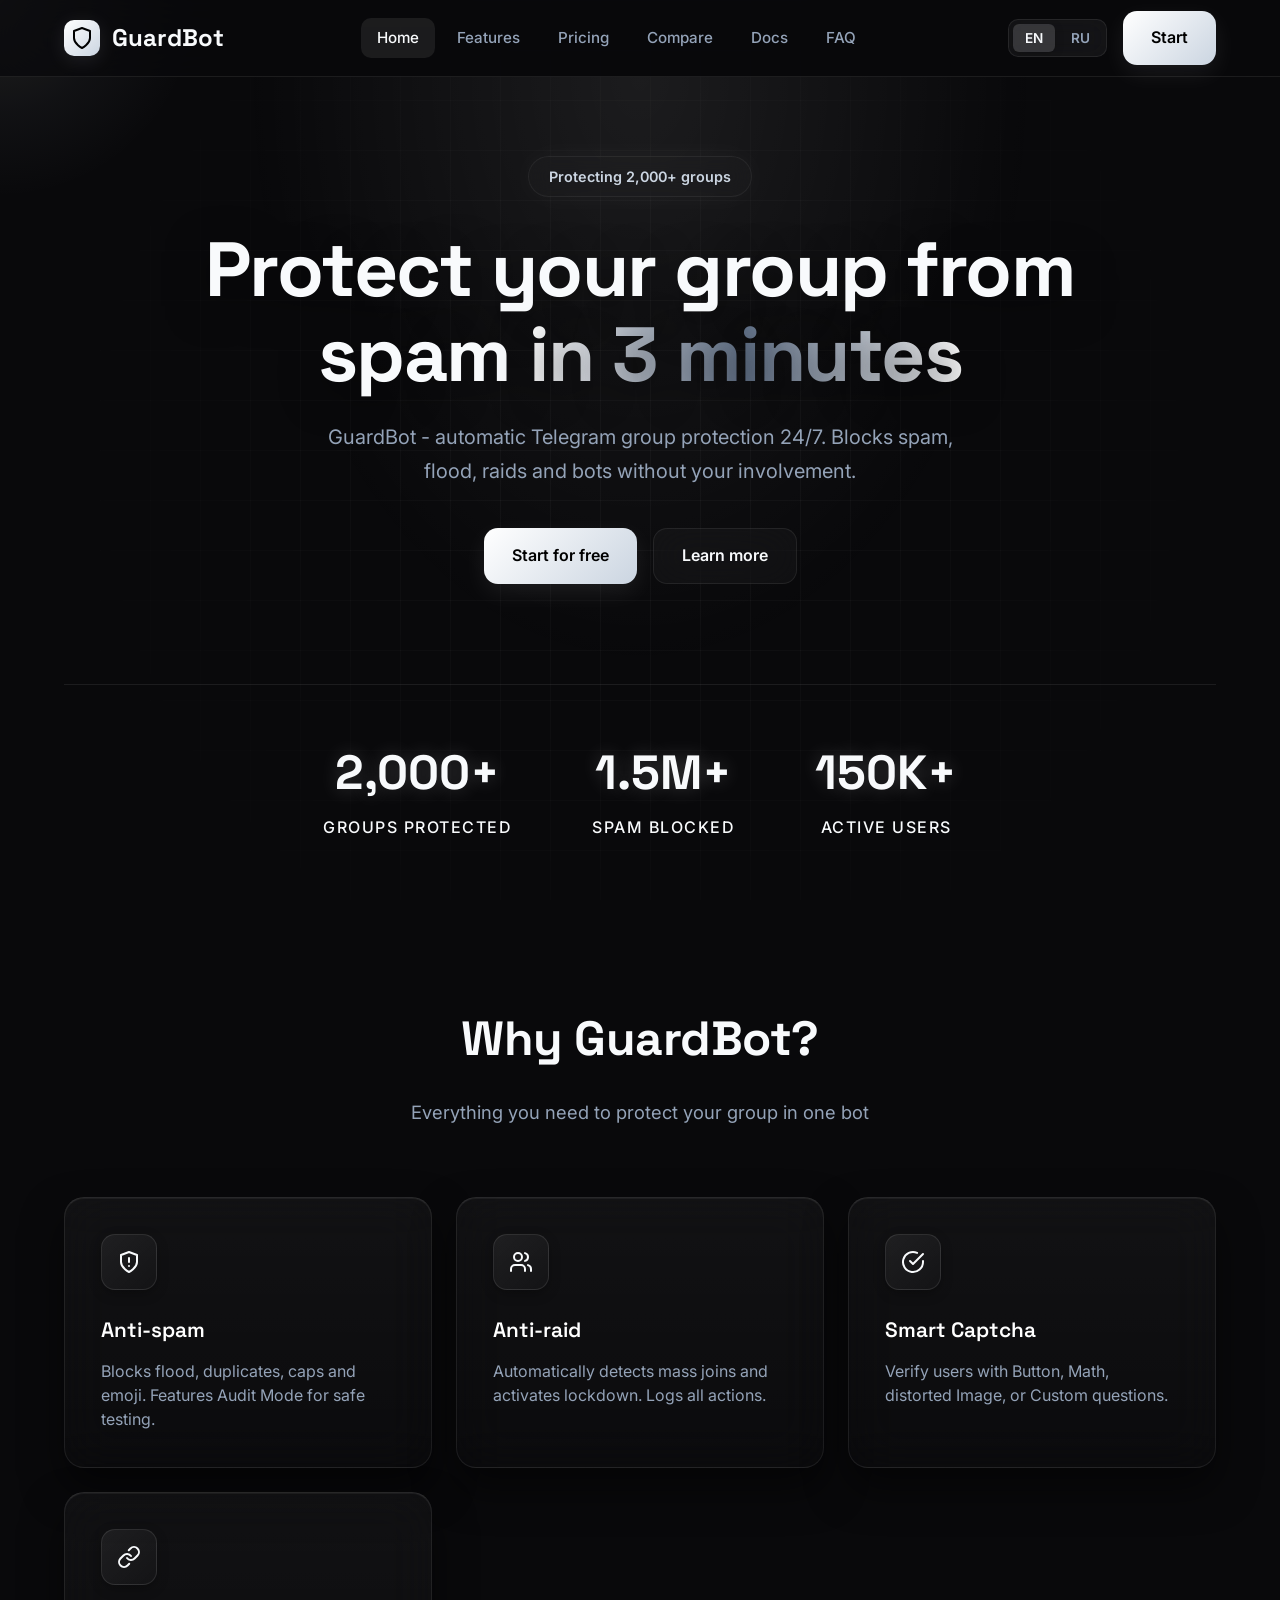
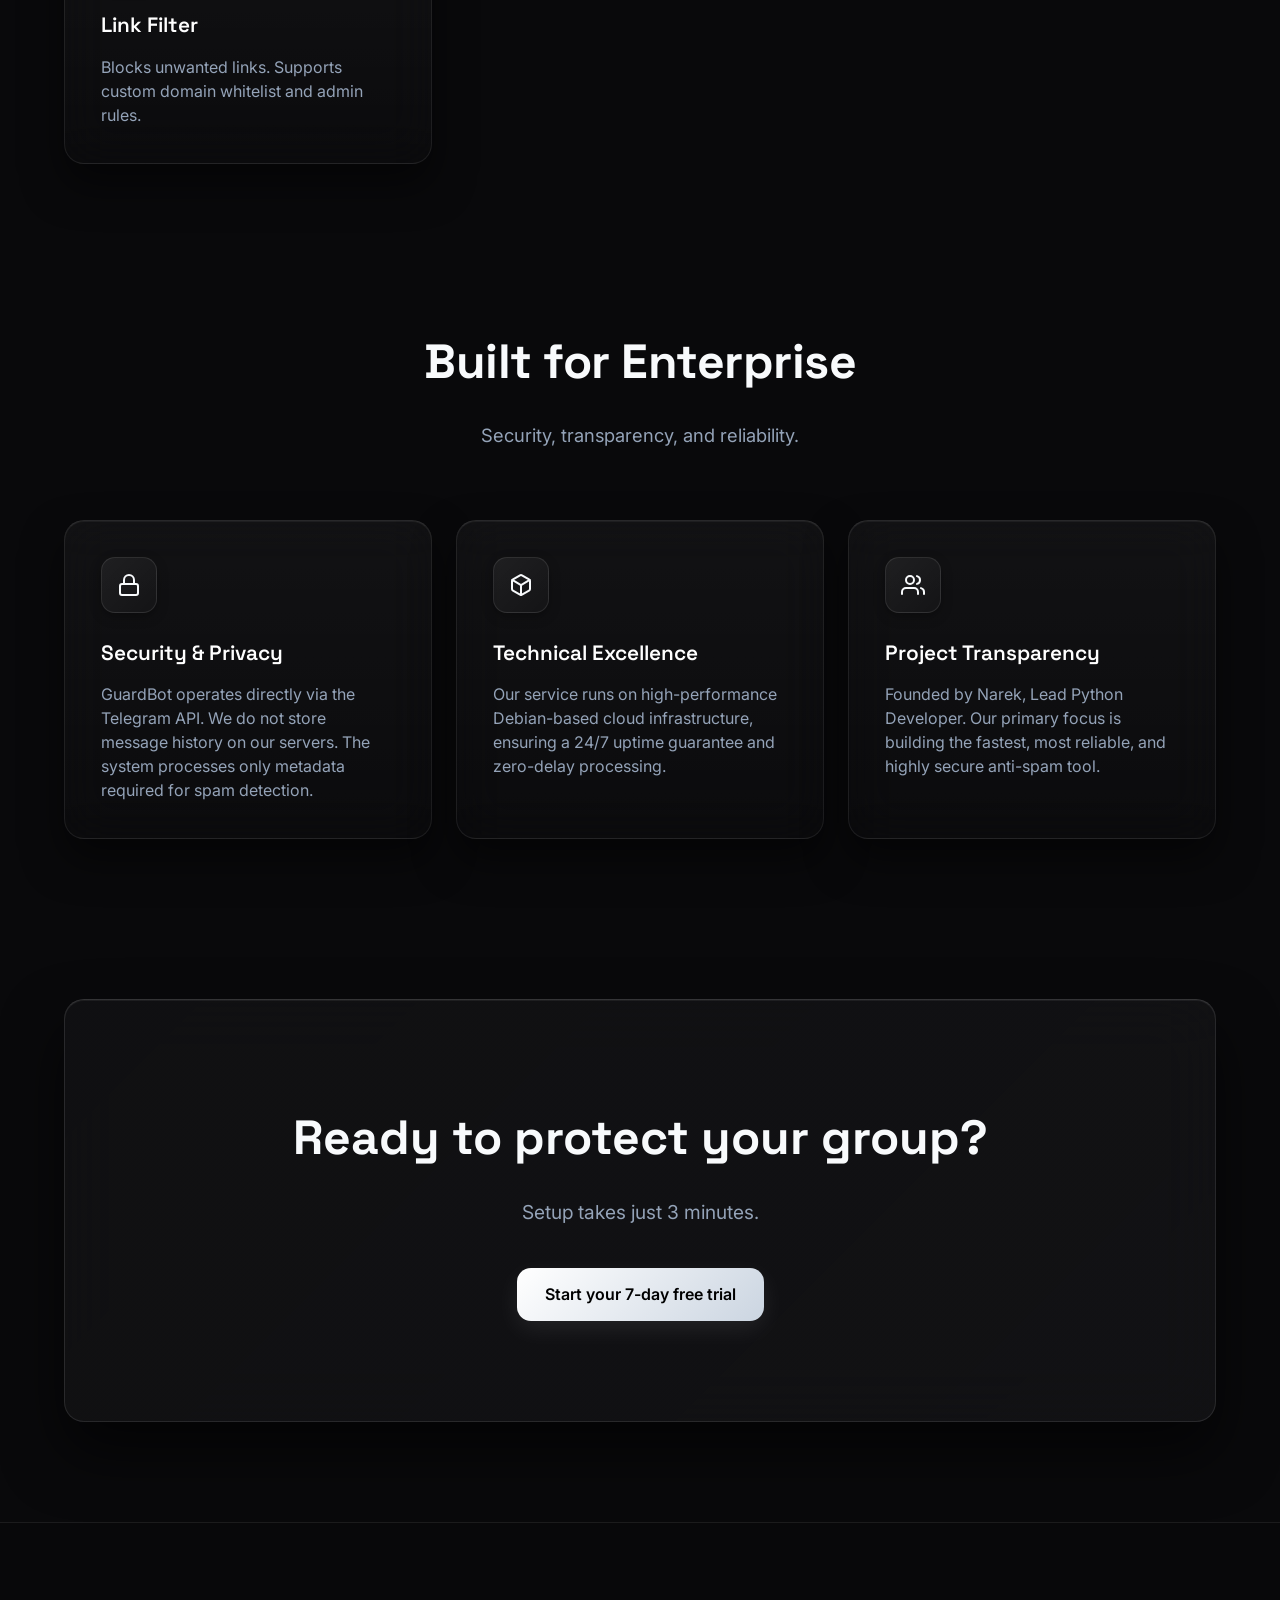
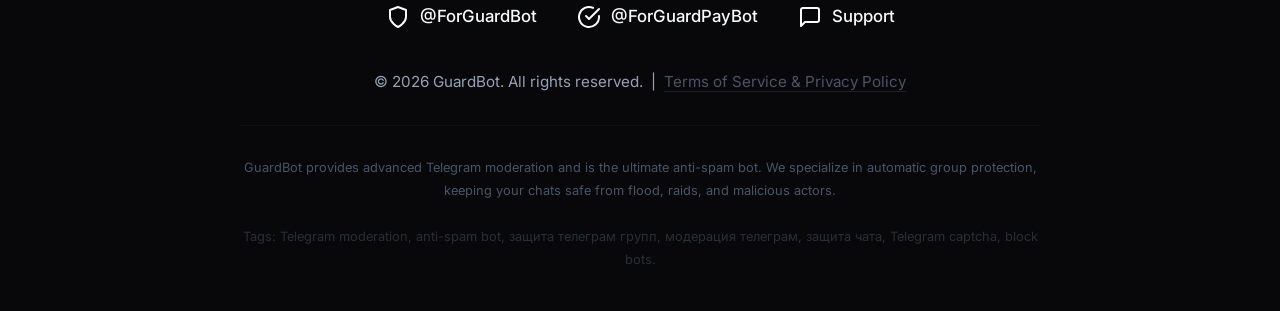
==== docs/index.html @ 8550c8ec "Added Terms of Service & Privacy Policy" ====
<!DOCTYPE html>
<html lang="en" data-theme="dark">
<head>
    <meta charset="UTF-8">
    <meta name="viewport" content="width=device-width, initial-scale=1.0">
    <title>GuardBot | Professional Telegram Group Protection & Anti-Spam</title>
    <meta name="description" content="GuardBot - The ultimate Telegram anti-spam bot. Protect your groups from flood, raids, and spam automatically 24/7. Quick 3-minute setup.">
    <meta name="keywords" content="GuardBot, telegram group protect, anti-spam bot, telegram moderation, block spam telegram, captcha bot, raid protection, bot for telegram group, защита телеграм групп, антиспам бот, модерация чата, бот от спама телеграм, блокировка флуда, защита от рейдов, гвардбот">
    <meta http-equiv="Content-Type" content="text/html; charset=UTF-8">
    <meta name="robots" content="index, follow">
    <link rel="canonical" href="https://guardbot.tech/">
    <meta name="yandex-verification" content="8e36255d26b2627f" />
    
    <meta property="og:type" content="website">
    <meta property="og:url" content="https://guardbot.tech/">
    <meta property="og:title" content="GuardBot | Professional Telegram Group Protection & Anti-Spam">
    <meta property="og:description" content="GuardBot - The ultimate Telegram anti-spam bot. Protect your groups from flood, raids, and spam automatically 24/7. Quick 3-minute setup.">
    <meta property="og:image" content="https://guardbot.tech/images/Icon.png">

    <meta property="twitter:card" content="summary_large_image">
    <meta property="twitter:url" content="https://guardbot.tech/">
    <meta property="twitter:title" content="GuardBot | Professional Telegram Group Protection & Anti-Spam">
    <meta property="twitter:description" content="GuardBot - The ultimate Telegram anti-spam bot. Protect your groups from flood, raids, and spam automatically 24/7. Quick 3-minute setup.">
    <meta property="twitter:image" content="https://guardbot.tech/images/Icon.png">

    <link rel="icon" type="image/png" href="images/Icon.png?v=2">
    <link rel="apple-touch-icon" href="images/Icon.png?v=2">
    <link rel="preconnect" href="https://fonts.googleapis.com">
    <link rel="preconnect" href="https://fonts.gstatic.com" crossorigin>
    <link href="https://fonts.googleapis.com/css2?family=Inter:wght@400;500;600;700&family=Space+Grotesk:wght@500;600;700&display=swap" rel="stylesheet">

    <link rel="stylesheet" href="style.css">
    <script type="application/ld+json">
    [
        {
            "@context": "https://schema.org",
            "@type": "SoftwareApplication",
            "name": "GuardBot",
            "operatingSystem": "Telegram",
            "applicationCategory": "SecurityApplication",
            "offers": {
                "@type": "Offer",
                "price": "3.00",
                "priceCurrency": "USD"
            },
            "description": "Automatic Telegram group protection against spam, flood and raids."
        },
        {
            "@context": "https://schema.org",
            "@type": "FAQPage",
            "mainEntity": [
                {
                    "@type": "Question",
                    "name": "How fast is the setup?",
                    "acceptedAnswer": {
                        "@type": "Answer",
                        "text": "Setup takes 2-3 minutes. Pay for subscription, get a code, add bot to the group and use /activate."
                    }
                },
                {
                    "@type": "Question",
                    "name": "Can I test it for free?",
                    "acceptedAnswer": {
                        "@type": "Answer",
                        "text": "Yes! Add the bot to your group and enjoy 7 days of free access!"
                    }
                },
                {
                    "@type": "Question",
                    "name": "What are the payment methods?",
                    "acceptedAnswer": {
                        "@type": "Answer",
                        "text": "Crypto (USDT TRC20, TON) with 10% discount and Telegram Stars. Instant payment."
                    }
                },
                {
                    "@type": "Question",
                    "name": "Does it support English?",
                    "acceptedAnswer": {
                        "@type": "Answer",
                        "text": "Yes, full English support. Support team answers in English 24/7."
                    }
                }
            ]
        }
    ]
    </script>
    <!-- Yandex.Metrika counter -->
    <script type="text/javascript">
        (function(m,e,t,r,i,k,a){
            m[i]=m[i]||function(){(m[i].a=m[i].a||[]).push(arguments)};
            m[i].l=1*new Date();
            for (var j = 0; j < document.scripts.length; j++) {if (document.scripts[j].src === r) { return; }}
            k=e.createElement(t),a=e.getElementsByTagName(t)[0],k.async=1,k.src=r,a.parentNode.insertBefore(k,a)
        })(window, document,'script','https://mc.yandex.ru/metrika/tag.js?id=109013732', 'ym');

        ym(109013732, 'init', {ssr:true, webvisor:true, clickmap:true, ecommerce:"dataLayer", referrer: document.referrer, url: location.href, accurateTrackBounce:true, trackLinks:true});
    </script>
    <noscript><div><img src="https://mc.yandex.ru/watch/109013732" style="position:absolute; left:-9999px;" alt="" /></div></noscript>
    <!-- /Yandex.Metrika counter -->
</head>

<body>
    <div class="cursor-glow" id="cursorGlow"></div>
    <div class="ambient-glow"></div>
    <div class="ambient-glow-2"></div>

    <header>
        <div class="header-inner">
            <a href="#" class="logo">
                <div class="logo-icon"><svg xmlns="http://www.w3.org/2000/svg" width="24" height="24" viewBox="0 0 24 24" fill="none" stroke="currentColor" stroke-width="2" stroke-linecap="round" stroke-linejoin="round"><path d="M12 22s8-4 8-10V5l-8-3-8 3v7c0 6 8 10 8 10z"></path></svg></div>
                GuardBot
            </a>
            
            <nav id="nav">
                <a href="#home" class="nav-link active" data-page="home" data-en="Home" data-ru="Главная">Home</a>
                <a href="#features" class="nav-link" data-page="features" data-en="Features" data-ru="Функции">Features</a>
                <a href="#pricing" class="nav-link" data-page="pricing" data-en="Pricing" data-ru="Тарифы">Pricing</a>
                <a href="#compare" class="nav-link" data-page="compare" data-en="Compare" data-ru="Сравнение">Compare</a>
                <a href="#docs" class="nav-link" data-page="docs" data-en="Docs" data-ru="Документация">Docs</a>
                <a href="#faq" class="nav-link" data-page="faq" data-en="FAQ" data-ru="FAQ">FAQ</a>
            </nav>

            <div class="header-actions">
                <div class="lang-switch">
                    <button class="lang-btn active" data-lang="en">EN</button>
                    <button class="lang-btn" data-lang="ru">RU</button>
                </div>
                <a href="https://t.me/ForGuardPayBot" target="_blank" rel="noopener noreferrer" class="btn btn-primary" aria-label="Start GuardPayBot" data-en="Start" data-ru="Начать">Start</a>
                <button class="mobile-toggle" id="mobileToggle" aria-label="Toggle mobile menu">
                    <span></span><span></span><span></span>
                </button>
            </div>
        </div>
    </header>

    <main>
        <!-- HOME -->
        <div class="page active" id="page-home">
            <section class="hero reveal">
                <div class="container hero-content">
                    <div class="hero-badge"><span data-en="Protecting 2,000+ groups" data-ru="Защита 2,000+ групп">Protecting 2,000+ groups</span></div>
                    <h1 class="hero-title" data-en="Protect your group from spam <span class='text-gradient'>in 3 minutes</span>" data-ru="Защитите группу от спама <span class='text-gradient'>за 3 минуты</span>">Protect your group from spam <span class="text-gradient">in 3 minutes</span></h1>
                    <p class="hero-desc" data-en="GuardBot - automatic Telegram group protection 24/7. Blocks spam, flood, raids and bots without your involvement." data-ru="GuardBot - автоматическая защита Telegram групп 24/7. Блокирует спам, флуд, рейды и ботов без вашего участия.">GuardBot - automatic Telegram group protection 24/7. Blocks spam, flood, raids and bots without your involvement.</p>
                    <div class="hero-actions">
                        <a href="https://t.me/ForGuardPayBot" target="_blank" rel="noopener noreferrer" class="btn btn-primary" aria-label="Start GuardPayBot" data-en="Start for free" data-ru="Начать бесплатно">Start for free</a>
                        <a href="#features" class="btn btn-secondary" data-page="features" data-en="Learn more" data-ru="Узнать больше">Learn more</a>
                    </div>
                    <div class="hero-stats">
                        <div class="hero-stat">
                            <div class="hero-stat-value" data-en="2,000+" data-ru="2,000+">2,000+</div>
                            <div class="hero-stat-label" data-en="Groups protected" data-ru="Групп защищено">Groups protected</div>
                        </div>
                        <div class="hero-stat">
                            <div class="hero-stat-value" data-en="1.5M+" data-ru="1.5M+">1.5M+</div>
                            <div class="hero-stat-label" data-en="Spam blocked" data-ru="Спама блокировано">Spam blocked</div>
                        </div>
                        <div class="hero-stat">
                            <div class="hero-stat-value" data-en="150K+" data-ru="150K+">150K+</div>
                            <div class="hero-stat-label" data-en="Active users" data-ru="Активных юзеров">Active users</div>
                        </div>
                    </div>
                </div>
            </section>

            <section class="section">
                <div class="container">
                    <div class="section-header reveal">
                        <h2 class="section-title" data-en="Why GuardBot?" data-ru="Почему GuardBot?">Why GuardBot?</h2>
                        <p class="section-subtitle" data-en="Everything you need to protect your group in one bot" data-ru="Всё что нужно для защиты вашей группы в одном боте">Everything you need to protect your group in one bot</p>
                    </div>
                    <div class="features-grid">
                        <div class="feature-card interactive-card reveal" style="transition-delay: 0ms;">
                            <div class="feature-icon"><svg xmlns="http://www.w3.org/2000/svg" width="24" height="24" viewBox="0 0 24 24" fill="none" stroke="currentColor" stroke-width="2" stroke-linecap="round" stroke-linejoin="round"><path d="M12 22s8-4 8-10V5l-8-3-8 3v7c0 6 8 10 8 10z"></path><path d="M12 8v4"></path><path d="M12 16h.01"></path></svg></div>
                            <h3 class="feature-title" data-en="Anti-spam" data-ru="Антиспам">Anti-spam</h3>
                            <p class="feature-desc" data-en="Blocks flood, duplicates, caps and emoji. Features Audit Mode for safe testing." data-ru="Блокирует флуд, дубликаты, капс и эмодзи. Доступен Режим Аудита для тестов.">Blocks flood, duplicates, caps and emoji. Features Audit Mode for safe testing.</p>
                        </div>
                        <div class="feature-card interactive-card reveal" style="transition-delay: 100ms;">
                            <div class="feature-icon"><svg xmlns="http://www.w3.org/2000/svg" width="24" height="24" viewBox="0 0 24 24" fill="none" stroke="currentColor" stroke-width="2" stroke-linecap="round" stroke-linejoin="round"><path d="M16 21v-2a4 4 0 0 0-4-4H6a4 4 0 0 0-4 4v2"></path><circle cx="9" cy="7" r="4"></circle><path d="M22 21v-2a4 4 0 0 0-3-3.87"></path><path d="M16 3.13a4 4 0 0 1 0 7.75"></path></svg></div>
                            <h3 class="feature-title" data-en="Anti-raid" data-ru="Анти-рейд">Anti-raid</h3>
                            <p class="feature-desc" data-en="Automatically detects mass joins and activates lockdown. Logs all actions." data-ru="Автоматически обнаруживает атаки и включает lockdown. Логирует все действия.">Automatically detects mass joins and activates lockdown. Logs all actions.</p>
                        </div>
                        <div class="feature-card interactive-card reveal" style="transition-delay: 200ms;">
                            <div class="feature-icon"><svg xmlns="http://www.w3.org/2000/svg" width="24" height="24" viewBox="0 0 24 24" fill="none" stroke="currentColor" stroke-width="2" stroke-linecap="round" stroke-linejoin="round"><path d="M22 11.08V12a10 10 0 1 1-5.93-9.14"></path><polyline points="22 4 12 14.01 9 11.01"></polyline></svg></div>
                            <h3 class="feature-title" data-en="Smart Captcha" data-ru="Умная Капча">Smart Captcha</h3>
                            <p class="feature-desc" data-en="Verify users with Button, Math, distorted Image, or Custom questions." data-ru="Проверка новых участников: Кнопка, Математика, Картинка или Ваши вопросы.">Verify users with Button, Math, distorted Image, or Custom questions.</p>
                        </div>
                        <div class="feature-card interactive-card reveal" style="transition-delay: 300ms;">
                            <div class="feature-icon"><svg xmlns="http://www.w3.org/2000/svg" width="24" height="24" viewBox="0 0 24 24" fill="none" stroke="currentColor" stroke-width="2" stroke-linecap="round" stroke-linejoin="round"><path d="M10 13a5 5 0 0 0 7.54.54l3-3a5 5 0 0 0-7.07-7.07l-1.72 1.71"></path><path d="M14 11a5 5 0 0 0-7.54-.54l-3 3a5 5 0 0 0 7.07 7.07l1.71-1.71"></path></svg></div>
                            <h3 class="feature-title" data-en="Link Filter" data-ru="Фильтр ссылок">Link Filter</h3>
                            <p class="feature-desc" data-en="Blocks unwanted links. Supports custom domain whitelist and admin rules." data-ru="Блокирует рекламу. Поддерживает белые списки доменов и права админов.">Blocks unwanted links. Supports custom domain whitelist and admin rules.</p>
                        </div>
                    </div>
                </div>
            </section>

            <section class="section">
                <div class="container">
                    <div class="section-header reveal">
                        <h2 class="section-title" data-en="Built for Enterprise" data-ru="Создано для Энтерпрайза">Built for Enterprise</h2>
                        <p class="section-subtitle" data-en="Security, transparency, and reliability." data-ru="Безопасность, прозрачность и надежность.">Security, transparency, and reliability.</p>
                    </div>
                    <div class="features-grid">
                        <div class="feature-card interactive-card reveal" style="transition-delay: 0ms;">
                            <div class="feature-icon"><svg xmlns="http://www.w3.org/2000/svg" width="24" height="24" viewBox="0 0 24 24" fill="none" stroke="currentColor" stroke-width="2" stroke-linecap="round" stroke-linejoin="round"><rect x="3" y="11" width="18" height="11" rx="2" ry="2"></rect><path d="M7 11V7a5 5 0 0 1 10 0v4"></path></svg></div>
                            <h3 class="feature-title" data-en="Security & Privacy" data-ru="Безопасность и Приватность">Security & Privacy</h3>
                            <p class="feature-desc" data-en="GuardBot operates directly via the Telegram API. We do not store message history on our servers. The system processes only metadata required for spam detection." data-ru="GuardBot работает напрямую через Telegram API. Мы не храним историю сообщений на наших серверах. Система обрабатывает только метаданные, необходимые для выявления спама.">GuardBot operates directly via the Telegram API. We do not store message history on our servers. The system processes only metadata required for spam detection.</p>
                        </div>
                        <div class="feature-card interactive-card reveal" style="transition-delay: 100ms;">
                            <div class="feature-icon"><svg xmlns="http://www.w3.org/2000/svg" width="24" height="24" viewBox="0 0 24 24" fill="none" stroke="currentColor" stroke-width="2" stroke-linecap="round" stroke-linejoin="round"><path d="M21 16V8a2 2 0 0 0-1-1.73l-7-4a2 2 0 0 0-2 0l-7 4A2 2 0 0 0 3 8v8a2 2 0 0 0 1 1.73l7 4a2 2 0 0 0 2 0l7-4A2 2 0 0 0 21 16z"></path><polyline points="3.27 6.96 12 12.01 20.73 6.96"></polyline><line x1="12" y1="22.08" x2="12" y2="12"></line></svg></div>
                            <h3 class="feature-title" data-en="Technical Excellence" data-ru="Техническое Превосходство">Technical Excellence</h3>
                            <p class="feature-desc" data-en="Our service runs on high-performance Debian-based cloud infrastructure, ensuring a 24/7 uptime guarantee and zero-delay processing." data-ru="Наш сервис работает на высокопроизводительной облачной инфраструктуре на базе Debian, обеспечивая гарантию аптайма 24/7 и обработку сообщений без задержек.">Our service runs on high-performance Debian-based cloud infrastructure, ensuring a 24/7 uptime guarantee and zero-delay processing.</p>
                        </div>
                        <div class="feature-card interactive-card reveal" style="transition-delay: 200ms;">
                            <div class="feature-icon"><svg xmlns="http://www.w3.org/2000/svg" width="24" height="24" viewBox="0 0 24 24" fill="none" stroke="currentColor" stroke-width="2" stroke-linecap="round" stroke-linejoin="round"><path d="M17 21v-2a4 4 0 0 0-4-4H5a4 4 0 0 0-4 4v2"></path><circle cx="9" cy="7" r="4"></circle><path d="M23 21v-2a4 4 0 0 0-3-3.87"></path><path d="M16 3.13a4 4 0 0 1 0 7.75"></path></svg></div>
                            <h3 class="feature-title" data-en="Project Transparency" data-ru="Прозрачность Проекта">Project Transparency</h3>
                            <p class="feature-desc" data-en="Founded by Narek, Lead Python Developer. Our primary focus is building the fastest, most reliable, and highly secure anti-spam tool." data-ru="Основан Нареком, ведущим Python-разработчиком. Наша главная цель - создание самого быстрого, надежного и безопасного антиспам-инструмента.">Founded by Narek, Lead Python Developer. Our primary focus is building the fastest, most reliable, and highly secure anti-spam tool.</p>
                        </div>
                    </div>
                </div>
            </section>

            <section class="section">
                <div class="container">
                    <div class="cta-section interactive-card reveal">
                        <h2 class="cta-title" data-en="Ready to protect your group?" data-ru="Готовы защитить группу?">Ready to protect your group?</h2>
                        <p class="cta-desc" data-en="Setup takes just 3 minutes." data-ru="Настройка за 3 минуты.">Setup takes just 3 minutes.</p>
                        <a href="https://t.me/ForGuardPayBot" target="_blank" rel="noopener noreferrer" class="btn btn-primary" data-en="Start your 7-day free trial" data-ru="Начать 7 дней бесплатно">Start your 7-day free trial</a>
                    </div>
                </div>
            </section>
        </div>

        <!-- FEATURES -->
        <div class="page" id="page-features">
            <section class="section">
                <div class="container">
                    <div class="section-header reveal">
                        <h2 class="section-title" data-en="All Features" data-ru="Все функции">All Features</h2>
                        <p class="section-subtitle" data-en="Complete toolset for group protection" data-ru="Полный набор инструментов для защиты группы">Complete toolset for group protection</p>
                    </div>
                    <div class="features-grid">
                        <div class="feature-card interactive-card reveal" style="transition-delay: 0ms;"><div class="feature-icon"><svg xmlns="http://www.w3.org/2000/svg" width="24" height="24" viewBox="0 0 24 24" fill="none" stroke="currentColor" stroke-width="2" stroke-linecap="round" stroke-linejoin="round"><path d="M12 22s8-4 8-10V5l-8-3-8 3v7c0 6 8 10 8 10z"></path><path d="M12 8v4"></path><path d="M12 16h.01"></path></svg></div><h3 class="feature-title" data-en="Anti-spam" data-ru="Антиспам">Anti-spam</h3><p class="feature-desc" data-en="Flood, duplicates, caps, emoji. Configurable levels: low, medium, high." data-ru="Флуд, дубликаты, капс, эмодзи. Настраиваемые уровни: low, medium, high.">Flood, duplicates, caps, emoji. Configurable levels: low, medium, high.</p></div>
                        <div class="feature-card interactive-card reveal" style="transition-delay: 50ms;"><div class="feature-icon"><svg xmlns="http://www.w3.org/2000/svg" width="24" height="24" viewBox="0 0 24 24" fill="none" stroke="currentColor" stroke-width="2" stroke-linecap="round" stroke-linejoin="round"><path d="M10 13a5 5 0 0 0 7.54.54l3-3a5 5 0 0 0-7.07-7.07l-1.72 1.71"></path><path d="M14 11a5 5 0 0 0-7.54-.54l-3 3a5 5 0 0 0 7.07 7.07l1.71-1.71"></path></svg></div><h3 class="feature-title" data-en="Link Filter & Whitelist" data-ru="Фильтр ссылок и Whitelist">Link Filter & Whitelist</h3><p class="feature-desc" data-en="Block external/invite links. Set allowed domains and admin exceptions." data-ru="Блокировка сторонних ссылок. Добавление разрешенных доменов и исключений.">Block external/invite links. Set allowed domains and admin exceptions.</p></div>
                        <div class="feature-card interactive-card reveal" style="transition-delay: 100ms;"><div class="feature-icon"><svg xmlns="http://www.w3.org/2000/svg" width="24" height="24" viewBox="0 0 24 24" fill="none" stroke="currentColor" stroke-width="2" stroke-linecap="round" stroke-linejoin="round"><path d="M16 21v-2a4 4 0 0 0-4-4H6a4 4 0 0 0-4 4v2"></path><circle cx="9" cy="7" r="4"></circle><path d="M22 21v-2a4 4 0 0 0-3-3.87"></path><path d="M16 3.13a4 4 0 0 1 0 7.75"></path></svg></div><h3 class="feature-title" data-en="Anti-raid" data-ru="Анти-рейд">Anti-raid</h3><p class="feature-desc" data-en="Automatic lockdown during mass joins." data-ru="Автоматический lockdown при массовых присоединениях.">Automatic lockdown during mass joins.</p></div>
                        <div class="feature-card interactive-card reveal" style="transition-delay: 150ms;"><div class="feature-icon"><svg xmlns="http://www.w3.org/2000/svg" width="24" height="24" viewBox="0 0 24 24" fill="none" stroke="currentColor" stroke-width="2" stroke-linecap="round" stroke-linejoin="round"><path d="M22 11.08V12a10 10 0 1 1-5.93-9.14"></path><polyline points="22 4 12 14.01 9 11.01"></polyline></svg></div><h3 class="feature-title" data-en="Smart Captcha" data-ru="Умная Капча">Smart Captcha</h3><p class="feature-desc" data-en="4 verification types: Button, Math, Image, or Custom admin questions." data-ru="4 типа проверок: Кнопка, Математика, Картинка или Кастомные вопросы админа.">4 verification types: Button, Math, Image, or Custom admin questions.</p></div>
                        <div class="feature-card interactive-card reveal" style="transition-delay: 0ms;"><div class="feature-icon"><svg xmlns="http://www.w3.org/2000/svg" width="24" height="24" viewBox="0 0 24 24" fill="none" stroke="currentColor" stroke-width="2" stroke-linecap="round" stroke-linejoin="round"><path d="m21.73 18-8-14a2 2 0 0 0-3.48 0l-8 14A2 2 0 0 0 4 21h16a2 2 0 0 0 1.73-3Z"></path><path d="M12 9v4"></path><path d="M12 17h.01"></path></svg></div><h3 class="feature-title" data-en="Warnings" data-ru="Предупреждения">Warnings</h3><p class="feature-desc" data-en="Progressive warning system. Mute escalation." data-ru="Прогрессивная система предупреждений. Эскалация мутов.">Progressive warning system. Mute escalation.</p></div>
                        <div class="feature-card interactive-card reveal" style="transition-delay: 50ms;"><div class="feature-icon"><svg xmlns="http://www.w3.org/2000/svg" width="24" height="24" viewBox="0 0 24 24" fill="none" stroke="currentColor" stroke-width="2" stroke-linecap="round" stroke-linejoin="round"><circle cx="12" cy="12" r="10"></circle><line x1="2" y1="12" x2="22" y2="12"></line><path d="M12 2a15.3 15.3 0 0 1 4 10 15.3 15.3 0 0 1-4 10 15.3 15.3 0 0 1-4-10 15.3 15.3 0 0 1 4-10z"></path></svg></div><h3 class="feature-title" data-en="EN + RU" data-ru="RU + EN">EN + RU</h3><p class="feature-desc" data-en="Full English and Russian language support." data-ru="Полная поддержка русского и английского языка.">Full English and Russian language support.</p></div>
                        <div class="feature-card interactive-card reveal" style="transition-delay: 100ms;"><div class="feature-icon"><svg xmlns="http://www.w3.org/2000/svg" width="24" height="24" viewBox="0 0 24 24" fill="none" stroke="currentColor" stroke-width="2" stroke-linecap="round" stroke-linejoin="round"><line x1="12" y1="20" x2="12" y2="10"></line><line x1="18" y1="20" x2="18" y2="4"></line><line x1="6" y1="20" x2="6" y2="16"></line></svg></div><h3 class="feature-title" data-en="Action Logs" data-ru="Логирование">Action Logs</h3><p class="feature-desc" data-en="Detailed moderation logs. Export for 24h or 7d." data-ru="Детальные логи модерации. Экспорт за 24ч или 7д.">Detailed moderation logs. Export for 24h or 7d.</p></div>
                        <div class="feature-card interactive-card reveal" style="transition-delay: 150ms;"><div class="feature-icon"><svg xmlns="http://www.w3.org/2000/svg" width="24" height="24" viewBox="0 0 24 24" fill="none" stroke="currentColor" stroke-width="2" stroke-linecap="round" stroke-linejoin="round"><circle cx="12" cy="12" r="3"></circle><path d="M19.4 15a1.65 1.65 0 0 0 .33 1.82l.06.06a2 2 0 0 1 0 2.83 2 2 0 0 1-2.83 0l-.06-.06a1.65 1.65 0 0 0-1.82-.33 1.65 1.65 0 0 0-1 1.51V21a2 2 0 0 1-2 2 2 2 0 0 1-2-2v-.09A1.65 1.65 0 0 0 9 19.4a1.65 1.65 0 0 0-1.82.33l-.06.06a2 2 0 0 1-2.83 0 2 2 0 0 1 0-2.83l.06-.06a1.65 1.65 0 0 0 .33-1.82 1.65 1.65 0 0 0-1.51-1H3a2 2 0 0 1-2-2 2 2 0 0 1 2-2h.09A1.65 1.65 0 0 0 4.6 9a1.65 1.65 0 0 0-.33-1.82l-.06-.06a2 2 0 0 1 0-2.83 2 2 0 0 1 2.83 0l.06.06a1.65 1.65 0 0 0 1.82.33H9a1.65 1.65 0 0 0 1-1.51V3a2 2 0 0 1 2-2 2 2 0 0 1 2 2v.09a1.65 1.65 0 0 0 1 1.51 1.65 1.65 0 0 0 1.82-.33l.06-.06a2 2 0 0 1 2.83 0 2 2 0 0 1 0 2.83l-.06.06a1.65 1.65 0 0 0-.33 1.82V9a1.65 1.65 0 0 0 1.51 1H21a2 2 0 0 1 2 2 2 2 0 0 1-2 2h-.09a1.65 1.65 0 0 0-1.51 1z"></path></svg></div><h3 class="feature-title" data-en="Audit Mode" data-ru="Режим аудита">Audit Mode</h3><p class="feature-desc" data-en="Safely test policies. Bot logs actions without punishing users." data-ru="Безопасные тесты. Бот логирует нарушения без наказаний.">Safely test policies. Bot logs actions without punishing users.</p></div>
                        <div class="feature-card interactive-card reveal" style="transition-delay: 0ms;"><div class="feature-icon"><svg xmlns="http://www.w3.org/2000/svg" width="24" height="24" viewBox="0 0 24 24" fill="none" stroke="currentColor" stroke-width="2" stroke-linecap="round" stroke-linejoin="round"><path d="M21 15a2 2 0 0 1-2 2H7l-4 4V5a2 2 0 0 1 2-2h14a2 2 0 0 1 2 2z"></path></svg></div><h3 class="feature-title" data-en="Greetings" data-ru="Приветствия">Greetings</h3><p class="feature-desc" data-en="Custom welcome messages with media and inline buttons." data-ru="Кастомные приветствия с медиа и инлайн-кнопками.">Custom welcome messages with media and inline buttons.</p></div>
                        <div class="feature-card interactive-card reveal" style="transition-delay: 50ms;"><div class="feature-icon"><svg xmlns="http://www.w3.org/2000/svg" width="24" height="24" viewBox="0 0 24 24" fill="none" stroke="currentColor" stroke-width="2" stroke-linecap="round" stroke-linejoin="round"><path d="M14 2H6a2 2 0 0 0-2 2v16a2 2 0 0 0 2 2h12a2 2 0 0 0 2-2V8z"></path><polyline points="14 2 14 8 20 8"></polyline><line x1="16" y1="13" x2="8" y2="13"></line><line x1="16" y1="17" x2="8" y2="17"></line><polyline points="10 9 9 9 8 9"></polyline></svg></div><h3 class="feature-title" data-en="Notes" data-ru="Заметки">Notes</h3><p class="feature-desc" data-en="Save FAQ and rules by #tags for quick responses." data-ru="Сохраняйте FAQ и правила по #тегам для быстрых ответов.">Save FAQ and rules by #tags for quick responses.</p></div>
                        <div class="feature-card interactive-card reveal" style="transition-delay: 100ms;"><div class="feature-icon"><svg xmlns="http://www.w3.org/2000/svg" width="24" height="24" viewBox="0 0 24 24" fill="none" stroke="currentColor" stroke-width="2" stroke-linecap="round" stroke-linejoin="round"><ellipse cx="12" cy="5" rx="9" ry="3"></ellipse><path d="M21 12c0 1.66-4 3-9 3s-9-1.34-9-3"></path><path d="M3 5v14c0 1.66 4 3 9 3s9-1.34 9-3V5"></path></svg></div><h3 class="feature-title" data-en="Backups" data-ru="Бэкапы">Backups</h3><p class="feature-desc" data-en="Export and import all group settings instantly." data-ru="Мгновенный экспорт и импорт всех настроек группы.">Export and import all group settings instantly.</p></div>
                        <div class="feature-card interactive-card reveal" style="transition-delay: 150ms;"><div class="feature-icon"><svg xmlns="http://www.w3.org/2000/svg" width="24" height="24" viewBox="0 0 24 24" fill="none" stroke="currentColor" stroke-width="2" stroke-linecap="round" stroke-linejoin="round"><rect x="3" y="4" width="18" height="18" rx="2" ry="2"></rect><line x1="16" y1="2" x2="16" y2="6"></line><line x1="8" y1="2" x2="8" y2="6"></line><line x1="3" y1="10" x2="21" y2="10"></line></svg></div><h3 class="feature-title" data-en="Scheduler" data-ru="Планировщик">Scheduler</h3><p class="feature-desc" data-en="Scheduled messages and automated periodic tasks." data-ru="Отложенные сообщения и автоматические периодические задачи.">Scheduled messages and automated periodic tasks.</p></div>
                    </div>
                </div>
            </section>
        </div>

        <!-- PRICING -->
        <div class="page" id="page-pricing">
            <section class="section">
                <div class="container container-wide">
                    <div class="section-header reveal">
                        <h2 class="section-title" data-en="Beta Pricing Model" data-ru="Модель ценообразования">Beta Pricing Model</h2>
                        <p class="section-subtitle" data-en="During the current beta phase, 100% of the functionality is free to use." data-ru="На этапе бета-тестирования 100% функционала доступно абсолютно бесплатно.">During the current beta phase, 100% of the functionality is free to use.</p>
                        <p style="color: var(--cyan); margin-top: 15px; font-size: 0.9rem; opacity: 0.8;"><svg xmlns="http://www.w3.org/2000/svg" width="16" height="16" viewBox="0 0 24 24" fill="none" stroke="currentColor" stroke-width="2" stroke-linecap="round" stroke-linejoin="round" style="vertical-align: middle; margin-right: 5px;"><line x1="5" y1="12" x2="19" y2="12"></line><polyline points="12 5 19 12 12 19"></polyline></svg><span data-en="Scroll to see more plans" data-ru="Листайте вправо, чтобы увидеть все тарифы">Scroll to see more plans</span></p>
                    </div>
                    <div class="pricing-grid">
                        <div class="pricing-card interactive-card reveal" style="transition-delay: 0ms;">
                            <h3 class="pricing-name">Basic</h3>
                            <div class="pricing-price">$3</div>
                            <div class="pricing-period" data-en="per month" data-ru="в месяц">per month</div>
                            <ul class="pricing-features">
                                <li><svg xmlns="http://www.w3.org/2000/svg" width="20" height="20" viewBox="0 0 24 24" fill="none" stroke="currentColor" stroke-width="2" stroke-linecap="round" stroke-linejoin="round"><polyline points="20 6 9 17 4 12"></polyline></svg> <span data-en="1 group" data-ru="1 группа">1 group</span></li>
                                <li><svg xmlns="http://www.w3.org/2000/svg" width="20" height="20" viewBox="0 0 24 24" fill="none" stroke="currentColor" stroke-width="2" stroke-linecap="round" stroke-linejoin="round"><polyline points="20 6 9 17 4 12"></polyline></svg> <span data-en="Basic protection" data-ru="Базовая защита">Basic protection</span></li>
                                <li><svg xmlns="http://www.w3.org/2000/svg" width="20" height="20" viewBox="0 0 24 24" fill="none" stroke="currentColor" stroke-width="2" stroke-linecap="round" stroke-linejoin="round"><polyline points="20 6 9 17 4 12"></polyline></svg> <span data-en="Standard support" data-ru="Стандартная поддержка">Standard support</span></li>
                            </ul>
                            <a href="https://t.me/ForGuardPayBot" target="_blank" rel="noopener noreferrer" class="btn btn-secondary" data-en="Choose" data-ru="Выбрать">Choose</a>
                        </div>
                        <div class="pricing-card interactive-card popular reveal" style="transition-delay: 100ms;">
                            <div class="pricing-badge" data-en="Most Popular" data-ru="Популярный">Most Popular</div>
                            <h3 class="pricing-name">Pro</h3>
                            <div class="pricing-price">$8</div>
                            <div class="pricing-period" data-en="per month" data-ru="в месяц">per month</div>
                            <ul class="pricing-features">
                                <li><svg xmlns="http://www.w3.org/2000/svg" width="20" height="20" viewBox="0 0 24 24" fill="none" stroke="currentColor" stroke-width="2" stroke-linecap="round" stroke-linejoin="round"><polyline points="20 6 9 17 4 12"></polyline></svg> <span data-en="3 groups" data-ru="3 группы">3 groups</span></li>
                                <li><svg xmlns="http://www.w3.org/2000/svg" width="20" height="20" viewBox="0 0 24 24" fill="none" stroke="currentColor" stroke-width="2" stroke-linecap="round" stroke-linejoin="round"><polyline points="20 6 9 17 4 12"></polyline></svg> <span data-en="All protection features" data-ru="Все функции защиты">All protection features</span></li>
                                <li><svg xmlns="http://www.w3.org/2000/svg" width="20" height="20" viewBox="0 0 24 24" fill="none" stroke="currentColor" stroke-width="2" stroke-linecap="round" stroke-linejoin="round"><polyline points="20 6 9 17 4 12"></polyline></svg> <span data-en="Priority support" data-ru="Приоритетная поддержка">Priority support</span></li>
                                <li><svg xmlns="http://www.w3.org/2000/svg" width="20" height="20" viewBox="0 0 24 24" fill="none" stroke="currentColor" stroke-width="2" stroke-linecap="round" stroke-linejoin="round"><polyline points="20 6 9 17 4 12"></polyline></svg> <span data-en="Advanced stats" data-ru="Расширенная статистика">Advanced stats</span></li>
                            </ul>
                            <a href="https://t.me/ForGuardPayBot" target="_blank" rel="noopener noreferrer" class="btn btn-primary" data-en="Choose" data-ru="Выбрать">Choose</a>
                        </div>
                        <div class="pricing-card interactive-card reveal" style="transition-delay: 200ms;">
                            <h3 class="pricing-name">Business</h3>
                            <div class="pricing-price">$20</div>
                            <div class="pricing-period" data-en="per month" data-ru="в месяц">per month</div>
                            <ul class="pricing-features">
                                <li><svg xmlns="http://www.w3.org/2000/svg" width="20" height="20" viewBox="0 0 24 24" fill="none" stroke="currentColor" stroke-width="2" stroke-linecap="round" stroke-linejoin="round"><polyline points="20 6 9 17 4 12"></polyline></svg> <span data-en="10 groups" data-ru="10 групп">10 groups</span></li>
                                <li><svg xmlns="http://www.w3.org/2000/svg" width="20" height="20" viewBox="0 0 24 24" fill="none" stroke="currentColor" stroke-width="2" stroke-linecap="round" stroke-linejoin="round"><polyline points="20 6 9 17 4 12"></polyline></svg> <span data-en="All protection features" data-ru="Все функции защиты">All protection features</span></li>
                                <li><svg xmlns="http://www.w3.org/2000/svg" width="20" height="20" viewBox="0 0 24 24" fill="none" stroke="currentColor" stroke-width="2" stroke-linecap="round" stroke-linejoin="round"><polyline points="20 6 9 17 4 12"></polyline></svg> <span data-en="VIP support" data-ru="VIP поддержка">VIP support</span></li>
                                <li><svg xmlns="http://www.w3.org/2000/svg" width="20" height="20" viewBox="0 0 24 24" fill="none" stroke="currentColor" stroke-width="2" stroke-linecap="round" stroke-linejoin="round"><polyline points="20 6 9 17 4 12"></polyline></svg> <span data-en="Customization" data-ru="Кастомизация">Customization</span></li>
                            </ul>
                            <a href="https://t.me/ForGuardPayBot" target="_blank" rel="noopener noreferrer" class="btn btn-secondary" data-en="Choose" data-ru="Выбрать">Choose</a>
                        </div>
                        <div class="pricing-card interactive-card reveal" style="transition-delay: 300ms;">
                            <h3 class="pricing-name">Lifetime</h3>
                            <div class="pricing-price">$189</div>
                            <div class="pricing-period" data-en="forever" data-ru="навсегда">forever</div>
                            <ul class="pricing-features">
                                <li><svg xmlns="http://www.w3.org/2000/svg" width="20" height="20" viewBox="0 0 24 24" fill="none" stroke="currentColor" stroke-width="2" stroke-linecap="round" stroke-linejoin="round"><polyline points="20 6 9 17 4 12"></polyline></svg> <span data-en="Unlimited groups" data-ru="Безлимит групп">Unlimited groups</span></li>
                                <li><svg xmlns="http://www.w3.org/2000/svg" width="20" height="20" viewBox="0 0 24 24" fill="none" stroke="currentColor" stroke-width="2" stroke-linecap="round" stroke-linejoin="round"><polyline points="20 6 9 17 4 12"></polyline></svg> <span data-en="All protection features" data-ru="Все функции защиты">All protection features</span></li>
                                <li><svg xmlns="http://www.w3.org/2000/svg" width="20" height="20" viewBox="0 0 24 24" fill="none" stroke="currentColor" stroke-width="2" stroke-linecap="round" stroke-linejoin="round"><polyline points="20 6 9 17 4 12"></polyline></svg> <span data-en="Lifetime license" data-ru="Пожизненная лицензия">Lifetime license</span></li>
                                <li><svg xmlns="http://www.w3.org/2000/svg" width="20" height="20" viewBox="0 0 24 24" fill="none" stroke="currentColor" stroke-width="2" stroke-linecap="round" stroke-linejoin="round"><polyline points="20 6 9 17 4 12"></polyline></svg> <span data-en="First-priority support" data-ru="Первоочередная поддержка">First-priority support</span></li>
                            </ul>
                            <a href="https://t.me/ForGuardPayBot" target="_blank" rel="noopener noreferrer" class="btn btn-secondary" data-en="Choose" data-ru="Выбрать">Choose</a>
                        </div>
                        <div class="pricing-card interactive-card beta-card reveal" style="transition-delay: 400ms; background: linear-gradient(180deg, rgba(255, 255, 255, 0.02) 0%, var(--surface) 100%); border-color: rgba(255, 255, 255, 0.08);">
                            <div class="pricing-badge" style="background: var(--cyan); color: #000; box-shadow: 0 4px 15px var(--cyan-glow);" data-en="Special" data-ru="Специально">Special</div>
                            <h3 class="pricing-name" style="color: #fff;">Beta Access</h3>
                            <div class="pricing-price">$0</div>
                            <div class="pricing-period" data-en="100% Free" data-ru="100% Бесплатно">100% Free</div>
                            <ul class="pricing-features">
                                <li><svg xmlns="http://www.w3.org/2000/svg" width="20" height="20" viewBox="0 0 24 24" fill="none" stroke="currentColor" stroke-width="2" stroke-linecap="round" stroke-linejoin="round"><polyline points="20 6 9 17 4 12"></polyline></svg> <span data-en="All Premium Features" data-ru="Все Premium функции">All Premium Features</span></li>
                                <li><svg xmlns="http://www.w3.org/2000/svg" width="20" height="20" viewBox="0 0 24 24" fill="none" stroke="currentColor" stroke-width="2" stroke-linecap="round" stroke-linejoin="round"><polyline points="20 6 9 17 4 12"></polyline></svg> <span data-en="By Application Only" data-ru="Только по заявке">By Application Only</span></li>
                                <li><svg xmlns="http://www.w3.org/2000/svg" width="20" height="20" viewBox="0 0 24 24" fill="none" stroke="currentColor" stroke-width="2" stroke-linecap="round" stroke-linejoin="round"><polyline points="20 6 9 17 4 12"></polyline></svg> <span data-en="Zero cost forever*" data-ru="Навсегда бесплатно*">Zero cost forever*</span></li>
                            </ul>
                            <button class="btn btn-primary" onclick="openBetaModal()" data-en="Learn More" data-ru="Подробнее">Learn More</button>
                        </div>
                    </div>
                </div>
            </section>
        </div>

        <!-- COMPARE -->
        <div class="page" id="page-compare">
            <section class="section">
                <div class="container">
                    <div class="section-header reveal">
                        <h2 class="section-title" data-en="Comparison" data-ru="Сравнение с конкурентами">Comparison</h2>
                        <p class="section-subtitle" data-en="Why GuardBot is the best choice" data-ru="Почему GuardBot - лучший выбор">Why GuardBot is the best choice</p>
                    </div>
                    <div class="comparison-wrapper reveal">
                        <table class="comparison-table">
                            <thead>
                                <tr>
                                    <th>Feature</th>
                                    <th class="highlight"><svg xmlns="http://www.w3.org/2000/svg" width="24" height="24" viewBox="0 0 24 24" fill="none" stroke="currentColor" stroke-width="2" stroke-linecap="round" stroke-linejoin="round"><path d="M12 22s8-4 8-10V5l-8-3-8 3v7c0 6 8 10 8 10z"></path></svg> GuardBot</th>
                                    <th>Combot</th>
                                    <th>Rose</th>
                                    <th>Shieldy</th>
                                </tr>
                            </thead>
                            <tbody>
                                <tr>
                                    <td data-en="Anti-spam" data-ru="Антиспам">Anti-spam</td>
                                    <td class="highlight"><svg xmlns="http://www.w3.org/2000/svg" width="20" height="20" viewBox="0 0 24 24" fill="none" stroke="currentColor" stroke-width="2" stroke-linecap="round" stroke-linejoin="round"><polyline points="20 6 9 17 4 12"></polyline></svg> <span data-en="Advanced" data-ru="Расширенный">Advanced</span></td>
                                    <td><svg xmlns="http://www.w3.org/2000/svg" width="20" height="20" viewBox="0 0 24 24" fill="none" stroke="currentColor" stroke-width="2" stroke-linecap="round" stroke-linejoin="round"><polyline points="20 6 9 17 4 12"></polyline></svg> <span data-en="Basic" data-ru="Базовый">Basic</span></td>
                                    <td><svg xmlns="http://www.w3.org/2000/svg" width="20" height="20" viewBox="0 0 24 24" fill="none" stroke="currentColor" stroke-width="2" stroke-linecap="round" stroke-linejoin="round"><polyline points="20 6 9 17 4 12"></polyline></svg> <span data-en="Basic" data-ru="Базовый">Basic</span></td>
                                    <td><svg xmlns="http://www.w3.org/2000/svg" width="20" height="20" viewBox="0 0 24 24" fill="none" stroke="#ff4c4c" stroke-width="2" stroke-linecap="round" stroke-linejoin="round"><line x1="18" y1="6" x2="6" y2="18"></line><line x1="6" y1="6" x2="18" y2="18"></line></svg></td>
                                </tr>
                                <tr>
                                    <td data-en="Mute escalation" data-ru="Эскалация мутов">Mute escalation</td>
                                    <td class="highlight"><svg xmlns="http://www.w3.org/2000/svg" width="20" height="20" viewBox="0 0 24 24" fill="none" stroke="currentColor" stroke-width="2" stroke-linecap="round" stroke-linejoin="round"><polyline points="20 6 9 17 4 12"></polyline></svg> <span data-en="5m -> 24h" data-ru="5 мин -> 24ч">5m -> 24h</span></td>
                                    <td><svg xmlns="http://www.w3.org/2000/svg" width="20" height="20" viewBox="0 0 24 24" fill="none" stroke="#ff4c4c" stroke-width="2" stroke-linecap="round" stroke-linejoin="round"><line x1="18" y1="6" x2="6" y2="18"></line><line x1="6" y1="6" x2="18" y2="18"></line></svg></td>
                                    <td><svg xmlns="http://www.w3.org/2000/svg" width="20" height="20" viewBox="0 0 24 24" fill="none" stroke="#a0a0b0" stroke-width="2" stroke-linecap="round" stroke-linejoin="round"><line x1="5" y1="12" x2="19" y2="12"></line></svg> <span data-en="Fixed" data-ru="Фикс.">Fixed</span></td>
                                    <td><svg xmlns="http://www.w3.org/2000/svg" width="20" height="20" viewBox="0 0 24 24" fill="none" stroke="#ff4c4c" stroke-width="2" stroke-linecap="round" stroke-linejoin="round"><line x1="18" y1="6" x2="6" y2="18"></line><line x1="6" y1="6" x2="18" y2="18"></line></svg></td>
                                </tr>
                                <tr>
                                    <td data-en="Languages" data-ru="Языки">Languages</td>
                                    <td class="highlight"><svg xmlns="http://www.w3.org/2000/svg" width="20" height="20" viewBox="0 0 24 24" fill="none" stroke="currentColor" stroke-width="2" stroke-linecap="round" stroke-linejoin="round"><polyline points="20 6 9 17 4 12"></polyline></svg> RU + EN</td>
                                    <td><svg xmlns="http://www.w3.org/2000/svg" width="20" height="20" viewBox="0 0 24 24" fill="none" stroke="#ff4c4c" stroke-width="2" stroke-linecap="round" stroke-linejoin="round"><line x1="18" y1="6" x2="6" y2="18"></line><line x1="6" y1="6" x2="18" y2="18"></line></svg> EN</td>
                                    <td><svg xmlns="http://www.w3.org/2000/svg" width="20" height="20" viewBox="0 0 24 24" fill="none" stroke="#ff4c4c" stroke-width="2" stroke-linecap="round" stroke-linejoin="round"><line x1="18" y1="6" x2="6" y2="18"></line><line x1="6" y1="6" x2="18" y2="18"></line></svg> EN</td>
                                    <td><svg xmlns="http://www.w3.org/2000/svg" width="20" height="20" viewBox="0 0 24 24" fill="none" stroke="#ff4c4c" stroke-width="2" stroke-linecap="round" stroke-linejoin="round"><line x1="18" y1="6" x2="6" y2="18"></line><line x1="6" y1="6" x2="18" y2="18"></line></svg> EN</td>
                                </tr>
                                <tr>
                                    <td data-en="Anti-raid" data-ru="Анти-рейд">Anti-raid</td>
                                    <td class="highlight"><svg xmlns="http://www.w3.org/2000/svg" width="20" height="20" viewBox="0 0 24 24" fill="none" stroke="currentColor" stroke-width="2" stroke-linecap="round" stroke-linejoin="round"><polyline points="20 6 9 17 4 12"></polyline></svg> <span data-en="Auto" data-ru="Авто">Auto</span></td>
                                    <td><svg xmlns="http://www.w3.org/2000/svg" width="20" height="20" viewBox="0 0 24 24" fill="none" stroke="#a0a0b0" stroke-width="2" stroke-linecap="round" stroke-linejoin="round"><line x1="5" y1="12" x2="19" y2="12"></line></svg> <span data-en="Manual" data-ru="Ручной">Manual</span></td>
                                    <td><svg xmlns="http://www.w3.org/2000/svg" width="20" height="20" viewBox="0 0 24 24" fill="none" stroke="currentColor" stroke-width="2" stroke-linecap="round" stroke-linejoin="round"><polyline points="20 6 9 17 4 12"></polyline></svg></td>
                                    <td><svg xmlns="http://www.w3.org/2000/svg" width="20" height="20" viewBox="0 0 24 24" fill="none" stroke="currentColor" stroke-width="2" stroke-linecap="round" stroke-linejoin="round"><polyline points="20 6 9 17 4 12"></polyline></svg></td>
                                </tr>
                                <tr>
                                    <td data-en="Audit mode" data-ru="Режим аудита">Audit mode</td>
                                    <td class="highlight"><svg xmlns="http://www.w3.org/2000/svg" width="20" height="20" viewBox="0 0 24 24" fill="none" stroke="currentColor" stroke-width="2" stroke-linecap="round" stroke-linejoin="round"><polyline points="20 6 9 17 4 12"></polyline></svg></td>
                                    <td><svg xmlns="http://www.w3.org/2000/svg" width="20" height="20" viewBox="0 0 24 24" fill="none" stroke="#ff4c4c" stroke-width="2" stroke-linecap="round" stroke-linejoin="round"><line x1="18" y1="6" x2="6" y2="18"></line><line x1="6" y1="6" x2="18" y2="18"></line></svg></td>
                                    <td><svg xmlns="http://www.w3.org/2000/svg" width="20" height="20" viewBox="0 0 24 24" fill="none" stroke="#ff4c4c" stroke-width="2" stroke-linecap="round" stroke-linejoin="round"><line x1="18" y1="6" x2="6" y2="18"></line><line x1="6" y1="6" x2="18" y2="18"></line></svg></td>
                                    <td><svg xmlns="http://www.w3.org/2000/svg" width="20" height="20" viewBox="0 0 24 24" fill="none" stroke="#ff4c4c" stroke-width="2" stroke-linecap="round" stroke-linejoin="round"><line x1="18" y1="6" x2="6" y2="18"></line><line x1="6" y1="6" x2="18" y2="18"></line></svg></td>
                                </tr>
                                <tr>
                                    <td data-en="Log export" data-ru="Экспорт логов">Log export</td>
                                    <td class="highlight"><svg xmlns="http://www.w3.org/2000/svg" width="20" height="20" viewBox="0 0 24 24" fill="none" stroke="currentColor" stroke-width="2" stroke-linecap="round" stroke-linejoin="round"><polyline points="20 6 9 17 4 12"></polyline></svg> <span data-en="24h/7d" data-ru="24h/7d">24h/7d</span></td>
                                    <td><svg xmlns="http://www.w3.org/2000/svg" width="20" height="20" viewBox="0 0 24 24" fill="none" stroke="#a0a0b0" stroke-width="2" stroke-linecap="round" stroke-linejoin="round"><line x1="5" y1="12" x2="19" y2="12"></line></svg> <span data-en="Paid" data-ru="Платно">Paid</span></td>
                                    <td><svg xmlns="http://www.w3.org/2000/svg" width="20" height="20" viewBox="0 0 24 24" fill="none" stroke="#ff4c4c" stroke-width="2" stroke-linecap="round" stroke-linejoin="round"><line x1="18" y1="6" x2="6" y2="18"></line><line x1="6" y1="6" x2="18" y2="18"></line></svg></td>
                                    <td><svg xmlns="http://www.w3.org/2000/svg" width="20" height="20" viewBox="0 0 24 24" fill="none" stroke="#ff4c4c" stroke-width="2" stroke-linecap="round" stroke-linejoin="round"><line x1="18" y1="6" x2="6" y2="18"></line><line x1="6" y1="6" x2="18" y2="18"></line></svg></td>
                                </tr>
                                <tr>
                                    <td data-en="Price" data-ru="Цена">Price</td>
                                    <td class="highlight"><strong data-en="Free (Beta) / $3/mo" data-ru="Бесплатно (Бета) / $3/мес">Free (Beta) / $3/mo</strong></td>
                                    <td>$4.99/mo</td>
                                    <td data-en="Free*" data-ru="Бесплатно*">Free*</td>
                                    <td data-en="Free" data-ru="Бесплатно">Free</td>
                                </tr>
                                <tr>
                                    <td data-en="Support" data-ru="Поддержка">Support</td>
                                    <td class="highlight"><svg xmlns="http://www.w3.org/2000/svg" width="20" height="20" viewBox="0 0 24 24" fill="none" stroke="currentColor" stroke-width="2" stroke-linecap="round" stroke-linejoin="round"><polyline points="20 6 9 17 4 12"></polyline></svg> <span data-en="24/7 EN/RU" data-ru="24/7 RU/EN">24/7 EN/RU</span></td>
                                    <td>EN</td>
                                    <td data-en="Forum" data-ru="Форум">Forum</td>
                                    <td data-en="GitHub" data-ru="GitHub">GitHub</td>
                                </tr>
                            </tbody>
                        </table>
                    </div>
                    <p style="text-align: center; margin-top: 24px; color: var(--text-muted); font-size: 0.95rem;" data-en="* Rose - basic features free, advanced paid" data-ru="* Rose - базовые функции бесплатно, расширенные платно">
                        * Rose - basic features free, advanced paid
                    </p>
                </div>
            </section>
        </div>

        <!-- DOCS -->
        <div class="page" id="page-docs">
            <section class="section">
                <div class="container">
                    <div class="section-header reveal">
                        <h2 class="section-title" data-en="Documentation" data-ru="Документация">Documentation</h2>
                        <p class="section-subtitle" data-en="Full command list" data-ru="Полный список команд бота">Full command list</p>
                    </div>
                    <div class="commands-grid">
                        <div class="command-group reveal"><h3 class="command-group-title" data-en="GuardBot - Help" data-ru="GuardBot - Справка">GuardBot - Help</h3><div class="command-sub-title" data-en="Main commands" data-ru="Основные команды">Main commands</div><ul class="command-list"><li><code>/on</code><span class="cmd-desc" data-en="Enable protection" data-ru="Включить защиту">Enable protection</span></li><li><code>/off</code><span class="cmd-desc" data-en="Disable protection" data-ru="Выключить защиту">Disable protection</span></li><li><code>/status</code><span class="cmd-desc" data-en="Current status" data-ru="Текущий статус">Current status</span></li><li><code>/settings</code><span class="cmd-desc" data-en="Detailed settings" data-ru="Подробные настройки">Detailed settings</span></li><li><code>/help</code><span class="cmd-desc" data-en="This help" data-ru="Эта справка">This help</span></li></ul><div class="command-sub-title" data-en="Modes" data-ru="Режимы работы">Modes</div><ul class="command-list"><li><code>/mode enforce</code><span class="cmd-desc" data-en="Enable blocking" data-ru="Включить блокировку">Enable blocking</span></li><li><code>/mode audit</code><span class="cmd-desc" data-en="Logging only" data-ru="Только логирование">Logging only</span></li></ul></div><div class="command-group reveal"><h3 class="command-group-title" data-en="Verification" data-ru="Верификация">Verification</h3><ul class="command-list"><li><code>/verify on/off</code><span class="cmd-desc" data-en="Toggle verification" data-ru="Вкл/выкл верификацию">Toggle verification</span></li><li><code>/captcha</code><span class="cmd-desc" data-en="Captcha settings" data-ru="Настройки капчи">Captcha settings</span></li><li><code>/addquestion</code><span class="cmd-desc" data-en="Add a question" data-ru="Добавить вопрос">Add a question</span></li><li><code>/questions</code><span class="cmd-desc" data-en="Question list" data-ru="Список вопросов">Question list</span></li></ul></div><div class="command-group reveal"><h3 class="command-group-title" data-en="Greetings" data-ru="Приветствия">Greetings</h3><ul class="command-list"><li><code>/welcome on/off</code><span class="cmd-desc" data-en="Toggle welcome" data-ru="Вкл/выкл приветствие">Toggle welcome</span></li><li><code>/setwelcome</code><span class="cmd-desc" data-en="Set text" data-ru="Установить текст">Set text</span></li><li><code>/welcometest</code><span class="cmd-desc" data-en="Preview" data-ru="Предпросмотр">Preview</span></li><li><code>/goodbye on/off</code><span class="cmd-desc" data-en="Toggle goodbye" data-ru="Вкл/выкл прощание">Toggle goodbye</span></li><li><code>/setgoodbye</code><span class="cmd-desc" data-en="Set text" data-ru="Установить текст">Set text</span></li></ul></div><div class="command-group reveal"><h3 class="command-group-title" data-en="Blacklist" data-ru="Чёрный список">Blacklist</h3><ul class="command-list"><li><code>/blacklist</code><span class="cmd-desc" data-en="Management menu" data-ru="Меню управления">Management menu</span></li><li><code>/blacklist add word</code><span class="cmd-desc" data-en="Add" data-ru="Добавить">Add</span></li><li><code>/blacklist remove word</code><span class="cmd-desc" data-en="Remove" data-ru="Удалить">Remove</span></li><li><code>/blacklist list</code><span class="cmd-desc" data-en="Show all" data-ru="Показать все">Show all</span></li></ul></div><div class="command-group reveal"><h3 class="command-group-title" data-en="Media Restrictions" data-ru="Медиа-ограничения">Media Restrictions</h3><ul class="command-list"><li><code>/restrict type</code><span class="cmd-desc" data-en="Forbid media" data-ru="Запретить медиа">Forbid media</span></li><li><code>/unrestrict type</code><span class="cmd-desc" data-en="Allow media" data-ru="Разрешить медиа">Allow media</span></li><li><code>/restrictions</code><span class="cmd-desc" data-en="Settings menu" data-ru="Меню настроек">Settings menu</span></li><li><code>/mediasize MB</code><span class="cmd-desc" data-en="Max file size" data-ru="Макс. размер файла">Max file size</span></li></ul></div><div class="command-group reveal"><h3 class="command-group-title" data-en="Link Protection" data-ru="Защита от ссылок">Link Protection</h3><ul class="command-list"><li><code>/links on/off</code><span class="cmd-desc" data-en="Toggle protection" data-ru="Вкл/выкл защиту">Toggle protection</span></li><li><code>/whitelist add domain</code><span class="cmd-desc" data-en="Allow domain" data-ru="Разрешить домен">Allow domain</span></li><li><code>/whitelist list</code><span class="cmd-desc" data-en="Allowed list" data-ru="Список разрешённых">Allowed list</span></li></ul></div><div class="command-group reveal"><h3 class="command-group-title" data-en="Script Protection" data-ru="Защита от скриптов">Script Protection</h3><ul class="command-list"><li><code>/antiscript on/off</code><span class="cmd-desc" data-en="Toggle" data-ru="Вкл/выкл">Toggle</span></li><li><code>/antiscript block arabic</code><span class="cmd-desc" data-en="Block specific" data-ru="Заблокировать">Block specific</span></li><li><code>/antiscript list</code><span class="cmd-desc" data-en="Show status" data-ru="Показать статус">Show status</span></li></ul></div><div class="command-group reveal"><h3 class="command-group-title" data-en="Slow Mode" data-ru="Медленный режим">Slow Mode</h3><ul class="command-list"><li><code>/slowmode on/off</code><span class="cmd-desc" data-en="Toggle" data-ru="Вкл/выкл">Toggle</span></li><li><code>/slowmode 30</code><span class="cmd-desc" data-en="Interval in seconds" data-ru="Интервал в секундах">Interval in seconds</span></li><li><code>/slowmode reset @user</code><span class="cmd-desc" data-en="Reset timer" data-ru="Сбросить таймер">Reset timer</span></li></ul></div><div class="command-group reveal"><h3 class="command-group-title" data-en="Forward Protection" data-ru="Защита от пересылок">Forward Protection</h3><ul class="command-list"><li><code>/antiforward on/off</code><span class="cmd-desc" data-en="Toggle" data-ru="Вкл/выкл">Toggle</span></li><li><code>/antiforward allow @channel</code><span class="cmd-desc" data-en="Allow" data-ru="Разрешить">Allow</span></li><li><code>/antiforward list</code><span class="cmd-desc" data-en="Show status" data-ru="Показать статус">Show status</span></li></ul></div><div class="command-group reveal"><h3 class="command-group-title" data-en="Mention Limit" data-ru="Лимит упоминаний">Mention Limit</h3><ul class="command-list"><li><code>/mentionlimit on/off</code><span class="cmd-desc" data-en="Toggle" data-ru="Вкл/выкл">Toggle</span></li><li><code>/mentionlimit 5</code><span class="cmd-desc" data-en="Set limit" data-ru="Установить лимит">Set limit</span></li></ul></div><div class="command-group reveal"><h3 class="command-group-title" data-en="Reports" data-ru="Жалобы">Reports</h3><ul class="command-list"><li><code>/report reason</code><span class="cmd-desc" data-en="Report (by reply)" data-ru="Пожаловаться (ответом)">Report (by reply)</span></li><li><code>/reports</code><span class="cmd-desc" data-en="Report list" data-ru="Список жалоб">Report list</span></li></ul></div><div class="command-group reveal"><h3 class="command-group-title" data-en="Notes" data-ru="Заметки">Notes</h3><ul class="command-list"><li><code>/save trigger text</code><span class="cmd-desc" data-en="Save note" data-ru="Сохранить заметку">Save note</span></li><li><code>/notes</code><span class="cmd-desc" data-en="Note list" data-ru="Список заметок">Note list</span></li><li><code>/delnote trigger</code><span class="cmd-desc" data-en="Delete note" data-ru="Удалить заметку">Delete note</span></li><li><code>#trigger</code><span class="cmd-desc" data-en="Get note" data-ru="Получить заметку">Get note</span></li></ul></div><div class="command-group reveal"><h3 class="command-group-title" data-en="Message Cleanup" data-ru="Очистка сообщений">Message Cleanup</h3><ul class="command-list"><li><code>/cleanup on/off</code><span class="cmd-desc" data-en="Toggle" data-ru="Вкл/выкл">Toggle</span></li><li><code>/cleanup joins/leaves/pins</code><span class="cmd-desc" data-en="Configure types" data-ru="Настроить типы">Configure types</span></li><li><code>/cleanup status</code><span class="cmd-desc" data-en="Current settings" data-ru="Текущие настройки">Current settings</span></li></ul></div><div class="command-group reveal"><h3 class="command-group-title" data-en="Statistics" data-ru="Статистика">Statistics</h3><ul class="command-list"><li><code>/stats</code><span class="cmd-desc" data-en="General stats" data-ru="Общая статистика">General stats</span></li><li><code>/stats today/week/month</code><span class="cmd-desc" data-en="For period" data-ru="За период">For period</span></li><li><code>/stats top</code><span class="cmd-desc" data-en="Top active" data-ru="Топ активных">Top active</span></li><li><code>/mystats</code><span class="cmd-desc" data-en="My activity" data-ru="Моя активность">My activity</span></li></ul></div><div class="command-group reveal"><h3 class="command-group-title" data-en="Scheduler" data-ru="Планировщик">Scheduler</h3><ul class="command-list"><li><code>/schedule list</code><span class="cmd-desc" data-en="Task list" data-ru="Список задач">Task list</span></li><li><code>/schedule add DD.MM.YYYY HH:MM text</code><span class="cmd-desc" data-en="One-time" data-ru="Одноразовая">One-time</span></li><li><code>/schedule daily HH:MM text</code><span class="cmd-desc" data-en="Daily" data-ru="Ежедневная">Daily</span></li><li><code>/schedule remove ID</code><span class="cmd-desc" data-en="Delete task" data-ru="Удалить задачу">Delete task</span></li></ul></div><div class="command-group reveal"><h3 class="command-group-title" data-en="Backups" data-ru="Бэкапы">Backups</h3><ul class="command-list"><li><code>/backup</code><span class="cmd-desc" data-en="Create backup" data-ru="Создать бэкап">Create backup</span></li><li><code>/backup download</code><span class="cmd-desc" data-en="Download file" data-ru="Скачать файл">Download file</span></li><li><code>/backups</code><span class="cmd-desc" data-en="Backup list" data-ru="Список бэкапов">Backup list</span></li><li><code>/restore</code><span class="cmd-desc" data-en="Restore (reply to file)" data-ru="Восстановить (ответом на файл)">Restore (reply to file)</span></li></ul></div><div class="command-group reveal"><h3 class="command-group-title" data-en="Audit Log" data-ru="Лог действий">Audit Log</h3><ul class="command-list"><li><code>/auditlog</code><span class="cmd-desc" data-en="Action summary" data-ru="Сводка действий">Action summary</span></li><li><code>/auditlog list</code><span class="cmd-desc" data-en="Recent actions" data-ru="Последние действия">Recent actions</span></li><li><code>/auditlog today</code><span class="cmd-desc" data-en="For today" data-ru="За сегодня">For today</span></li><li><code>/auditlog admin ID</code><span class="cmd-desc" data-en="By admin" data-ru="По администратору">By admin</span></li></ul></div><div class="command-group reveal"><h3 class="command-group-title" data-en="Export" data-ru="Экспорт">Export</h3><ul class="command-list"><li><code>/logs</code><span class="cmd-desc" data-en="Show logs" data-ru="Показать логи">Show logs</span></li><li><code>/exportlogs 24h|7d</code><span class="cmd-desc" data-en="Export logs" data-ru="Экспорт логов">Export logs</span></li></ul></div>
                    </div>
                    <div style="text-align: center; margin-top: 60px;" class="reveal">
                        <a href="https://docs.guardbot.tech" target="_blank" rel="noopener noreferrer" class="btn btn-secondary" style="padding: 16px 40px; font-size: 1.05rem; gap: 10px;" data-en="View Full Documentation" data-ru="Полная документация">
                            <svg xmlns="http://www.w3.org/2000/svg" width="18" height="18" viewBox="0 0 24 24" fill="none" stroke="currentColor" stroke-width="2" stroke-linecap="round" stroke-linejoin="round"><path d="M18 13v6a2 2 0 0 1-2 2H5a2 2 0 0 1-2-2V8a2 2 0 0 1 2-2h6"></path><polyline points="15 3 21 3 21 9"></polyline><line x1="10" y1="14" x2="21" y2="3"></line></svg>
                            View Full Documentation
                        </a>
                    </div>
                </div>
            </section>
        </div>

        <!-- FAQ -->
        <div class="page" id="page-faq">
            <section class="section">
                <div class="container">
                    <div class="section-header reveal">
                        <h2 class="section-title" data-en="Frequently Asked Questions" data-ru="Частые вопросы">Frequently Asked Questions</h2>
                    </div>
                    <div class="faq-list">
                        <div class="faq-item reveal" style="transition-delay: 0ms;">
                            <button class="faq-question">
                                <span data-en="How fast is the setup?" data-ru="Как быстро настроить GuardBot?">How fast is the setup?</span>
                                <span class="faq-icon"><svg xmlns="http://www.w3.org/2000/svg" width="24" height="24" viewBox="0 0 24 24" fill="none" stroke="currentColor" stroke-width="2" stroke-linecap="round" stroke-linejoin="round"><polyline points="6 9 12 15 18 9"></polyline></svg></span>
                            </button>
                            <div class="faq-answer-wrapper">
                                <div class="faq-answer-inner">
                                    <div class="faq-answer-content" data-en="Setup takes 2-3 minutes. Pay for subscription, get a code, add bot to the group and use /activate." data-ru="Настройка занимает 2-3 минуты. Оплатите подписку, получите код, добавьте бота в группу и используйте /activate.">Setup takes 2-3 minutes. Pay for subscription, get a code, add bot to the group and use /activate.</div>
                                </div>
                            </div>
                        </div>
                        <div class="faq-item reveal" style="transition-delay: 50ms;">
                            <button class="faq-question">
                                <span data-en="Can I test it for free? (7-day free trial)" data-ru="Можно протестировать бесплатно? (7-day free trial)">Can I test it for free? (7-day free trial)</span>
                                <span class="faq-icon"><svg xmlns="http://www.w3.org/2000/svg" width="24" height="24" viewBox="0 0 24 24" fill="none" stroke="currentColor" stroke-width="2" stroke-linecap="round" stroke-linejoin="round"><polyline points="6 9 12 15 18 9"></polyline></svg></span>
                            </button>
                            <div class="faq-answer-wrapper">
                                <div class="faq-answer-inner">
                                    <div class="faq-answer-content" data-en="Yes! Add the bot to your group and enjoy 7 days of free access!." data-ru="Да! Добавьте бота в свою группу и получите 7 дней бесплатного доступа!">Yes! Start your 7-day free trial by contacting @GuardBotSupport.</div>
                                </div>
                            </div>
                        </div>
                        <div class="faq-item reveal" style="transition-delay: 100ms;">
                            <button class="faq-question">
                                <span data-en="What are the payment methods?" data-ru="Какие способы оплаты?">What are the payment methods?</span>
                                <span class="faq-icon"><svg xmlns="http://www.w3.org/2000/svg" width="24" height="24" viewBox="0 0 24 24" fill="none" stroke="currentColor" stroke-width="2" stroke-linecap="round" stroke-linejoin="round"><polyline points="6 9 12 15 18 9"></polyline></svg></span>
                            </button>
                            <div class="faq-answer-wrapper">
                                <div class="faq-answer-inner">
                                    <div class="faq-answer-content" data-en="Crypto (USDT TRC20, TON) with 10% discount and Telegram Stars. Instant payment." data-ru="Криптовалюта (USDT TRC20, TON) со скидкой 10% и Telegram Stars. Оплата моментальная.">Crypto (USDT TRC20, TON) with 10% discount and Telegram Stars. Instant payment.</div>
                                </div>
                            </div>
                        </div>
                        <div class="faq-item reveal" style="transition-delay: 150ms;">
                            <button class="faq-question">
                                <span data-en="What if the bot deletes a needed message?" data-ru="Что если бот удалит нужное сообщение?">What if the bot deletes a needed message?</span>
                                <span class="faq-icon"><svg xmlns="http://www.w3.org/2000/svg" width="24" height="24" viewBox="0 0 24 24" fill="none" stroke="currentColor" stroke-width="2" stroke-linecap="round" stroke-linejoin="round"><polyline points="6 9 12 15 18 9"></polyline></svg></span>
                            </button>
                            <div class="faq-answer-wrapper">
                                <div class="faq-answer-inner">
                                    <div class="faq-answer-content" data-en="Use audit mode to test rules. Set up whitelists for admins and domains. All actions are logged." data-ru="Используйте режим аудита для тестирования правил. Настройте белые списки для админов и доменов. Все действия логируются.">Use audit mode to test rules. Set up whitelists for admins and domains. All actions are logged.</div>
                                </div>
                            </div>
                        </div>
                        <div class="faq-item reveal" style="transition-delay: 200ms;">
                            <button class="faq-question">
                                <span data-en="Does it support English?" data-ru="Работает на английском?">Does it support English?</span>
                                <span class="faq-icon"><svg xmlns="http://www.w3.org/2000/svg" width="24" height="24" viewBox="0 0 24 24" fill="none" stroke="currentColor" stroke-width="2" stroke-linecap="round" stroke-linejoin="round"><polyline points="6 9 12 15 18 9"></polyline></svg></span>
                            </button>
                            <div class="faq-answer-wrapper">
                                <div class="faq-answer-inner">
                                    <div class="faq-answer-content" data-en="Yes, full English support. Support team answers in English 24/7." data-ru="Да, полная поддержка английского языка. Поддержка отвечает на английском 24/7.">Yes, full English support. Support team answers in English 24/7.</div>
                                </div>
                            </div>
                        </div>
                        <div class="faq-item reveal" style="transition-delay: 250ms;">
                            <button class="faq-question">
                                <span data-en="Is there a referral program?" data-ru="Есть реферальная программа?">Is there a referral program?</span>
                                <span class="faq-icon"><svg xmlns="http://www.w3.org/2000/svg" width="24" height="24" viewBox="0 0 24 24" fill="none" stroke="currentColor" stroke-width="2" stroke-linecap="round" stroke-linejoin="round"><polyline points="6 9 12 15 18 9"></polyline></svg></span>
                            </button>
                            <div class="faq-answer-wrapper">
                                <div class="faq-answer-inner">
                                    <div class="faq-answer-content" data-en="Yes! 20% from each payment of invited users. Minimum payout - $20. Command /referral in @ForGuardPayBot." data-ru="Да! 20% от каждой оплаты приглашённых. Минимум для вывода - $20. Команда /referral в @ForGuardPayBot.">Yes! 20% from each payment of invited users. Minimum payout - $20. Command /referral in @ForGuardPayBot.</div>
                                </div>
                            </div>
                        </div>
                        <div class="faq-item reveal" style="transition-delay: 300ms;">
                            <button class="faq-question">
                                <span data-en="How does the smart captcha work?" data-ru="Как работает умная капча?">How does the smart captcha work?</span>
                                <span class="faq-icon"><svg xmlns="http://www.w3.org/2000/svg" width="24" height="24" viewBox="0 0 24 24" fill="none" stroke="currentColor" stroke-width="2" stroke-linecap="round" stroke-linejoin="round"><polyline points="6 9 12 15 18 9"></polyline></svg></span>
                            </button>
                            <div class="faq-answer-wrapper">
                                <div class="faq-answer-inner">
                                    <div class="faq-answer-content" data-en="We offer 4 captcha types to protect against advanced Telegram bots: a simple Button, Math problems, distorted Image captchas, and Custom admin questions. You can choose the difficulty level to perfectly secure your group chat." data-ru="Мы предлагаем 4 типа капчи для защиты от продвинутых Telegram ботов: простая Кнопка, Математические примеры, Картинка с искаженным текстом и Кастомные вопросы от админов. Вы можете настроить уровень сложности для идеальной безопасности чата.">We offer 4 captcha types to protect against advanced Telegram bots: a simple Button, Math problems, distorted Image captchas, and Custom admin questions. You can choose the difficulty level to perfectly secure your group chat.</div>
                                </div>
                            </div>
                        </div>
                        <div class="faq-item reveal" style="transition-delay: 350ms;">
                            <button class="faq-question">
                                <span data-en="How to test the bot without blocking members?" data-ru="Как протестировать бота без блокировок?">How to test the bot without blocking members?</span>
                                <span class="faq-icon"><svg xmlns="http://www.w3.org/2000/svg" width="24" height="24" viewBox="0 0 24 24" fill="none" stroke="currentColor" stroke-width="2" stroke-linecap="round" stroke-linejoin="round"><polyline points="6 9 12 15 18 9"></polyline></svg></span>
                            </button>
                            <div class="faq-answer-wrapper">
                                <div class="faq-answer-inner">
                                    <div class="faq-answer-content" data-en="GuardBot features a unique Audit Mode. When enabled, the bot will log all spam and link violations in the moderation history without deleting messages or muting users. You can export these logs to safely test your anti-spam filters." data-ru="В GuardBot есть уникальный Режим Аудита. Если его включить, бот будет логировать все нарушения спама и ссылок в историю модерации, не удаляя сообщения и не наказывая пользователей. Вы можете экспортировать логи, чтобы безопасно настроить фильтры.">GuardBot features a unique Audit Mode. When enabled, the bot will log all spam and link violations in the moderation history without deleting messages or muting users. You can export these logs to safely test your anti-spam filters.</div>
                                </div>
                            </div>
                        </div>
                    </div>
                </div>
            </section>
        </div>
    </main>

    <footer>
        <div class="container">
            <div class="footer-links">
                <a href="https://t.me/ForGuardBot" target="_blank" rel="noopener noreferrer"><svg xmlns="http://www.w3.org/2000/svg" width="24" height="24" viewBox="0 0 24 24" fill="none" stroke="currentColor" stroke-width="2" stroke-linecap="round" stroke-linejoin="round"><path d="M12 22s8-4 8-10V5l-8-3-8 3v7c0 6 8 10 8 10z"></path></svg> @ForGuardBot</a>
                <a href="https://t.me/ForGuardPayBot" target="_blank" rel="noopener noreferrer"><svg xmlns="http://www.w3.org/2000/svg" width="24" height="24" viewBox="0 0 24 24" fill="none" stroke="currentColor" stroke-width="2" stroke-linecap="round" stroke-linejoin="round"><path d="M22 11.08V12a10 10 0 1 1-5.93-9.14"></path><polyline points="22 4 12 14.01 9 11.01"></polyline></svg> @ForGuardPayBot</a>
                <a href="https://t.me/GuardBotSupport" target="_blank" rel="noopener noreferrer"><svg xmlns="http://www.w3.org/2000/svg" width="24" height="24" viewBox="0 0 24 24" fill="none" stroke="currentColor" stroke-width="2" stroke-linecap="round" stroke-linejoin="round"><path d="M21 15a2 2 0 0 1-2 2H7l-4 4V5a2 2 0 0 1 2-2h14a2 2 0 0 1 2 2z"></path></svg> Support</a>
            </div>
            <p class="footer-copy">© 2026 GuardBot. All rights reserved. &nbsp;|&nbsp; <a href="#" onclick="openLegalModal(); return false;" style="color: var(--text-muted); text-decoration: none; border-bottom: 1px solid rgba(255,255,255,0.1); transition: var(--transition);" onmouseover="this.style.color='var(--text)'; this.style.borderBottomColor='rgba(255,255,255,0.3)'" onmouseout="this.style.color='var(--text-muted)'; this.style.borderBottomColor='rgba(255,255,255,0.1)'">Terms of Service &amp; Privacy Policy</a></p>
            <div class="footer-seo" style="margin-top: 30px; padding-top: 30px; border-top: 1px solid rgba(255,255,255,0.03); font-size: 0.8rem; color: var(--text-muted); max-width: 800px; margin-inline: auto; line-height: 1.8;">
                <span data-en="GuardBot provides advanced Telegram moderation and is the ultimate anti-spam bot. We specialize in automatic group protection, keeping your chats safe from flood, raids, and malicious actors." data-ru="GuardBot обеспечивает продвинутую модерацию и является лучшим антиспам ботом. Автоматическая защита телеграм групп от спама, флуда и рейдов. Надежная защита чата 24/7.">GuardBot provides advanced Telegram moderation and is the ultimate anti-spam bot. We specialize in automatic group protection, keeping your chats safe from flood, raids, and malicious actors.</span>
                <br><br>
                <span style="opacity: 0.5;">Tags: Telegram moderation, anti-spam bot, защита телеграм групп, модерация телеграм, защита чата, Telegram captcha, block bots.</span>
            </div>
        </div>
    </footer>

    <!-- Beta Modal -->
    <div class="modal-overlay" id="betaModal">
        <div class="modal-content interactive-card">
            <button class="modal-close" onclick="closeBetaModal()" aria-label="Close modal"><svg xmlns="http://www.w3.org/2000/svg" width="24" height="24" viewBox="0 0 24 24" fill="none" stroke="currentColor" stroke-width="2" stroke-linecap="round" stroke-linejoin="round"><line x1="18" y1="6" x2="6" y2="18"></line><line x1="6" y1="6" x2="18" y2="18"></line></svg></button>
            <h2 class="modal-title" data-en="Join the GuardBot Beta" data-ru="Присоединиться к Beta-тесту">Join the GuardBot Beta</h2>
            <div class="modal-body">
                <p data-en="GuardBot is currently in closed beta testing. You can get full access to all premium features absolutely free by participating in our beta program." data-ru="GuardBot в данный момент находится в стадии закрытого бета-тестирования. Вы можете получить полный доступ ко всем премиум-функциям абсолютно бесплатно, приняв участие в программе.">GuardBot is currently in closed beta testing. You can get full access to all premium features absolutely free by participating in our beta program.</p>
                <div class="beta-steps">
                    <div class="beta-step">
                        <div class="step-num">1</div>
                        <div class="step-text" data-en="Contact our support bot <strong>@GuardBotSupport</strong>" data-ru="Напишите в нашего бота поддержки <strong>@GuardBotSupport</strong>">Contact our support bot <strong>@GuardBotSupport</strong></div>
                    </div>
                    <div class="beta-step">
                        <div class="step-num">2</div>
                        <div class="step-text" data-en="Request participation in the Beta Testing program" data-ru="Попросите участие в программе Beta-тестирования">Request participation in the Beta Testing program</div>
                    </div>
                    <div class="beta-step">
                        <div class="step-num">3</div>
                        <div class="step-text" data-en="Wait for approval from our team. Once approved, you'll receive free access." data-ru="Дождитесь одобрения от нашей команды. После одобрения вы получите бесплатный доступ.">Wait for approval from our team. Once approved, you'll receive free access.</div>
                    </div>
                </div>
                <a href="https://t.me/GuardBotSupport" target="_blank" rel="noopener noreferrer" class="btn btn-primary" style="width: 100%; margin-top: 20px;" data-en="Contact Support" data-ru="Написать в Поддержку">Contact Support</a>
            </div>
        </div>
    </div>
    <!-- Legal Modal -->
    <div class="modal-overlay" id="legalModal">
        <div class="modal-content" style="max-width: 720px; max-height: 85vh; overflow-y: auto;">
            <button class="modal-close" onclick="closeLegalModal()" aria-label="Close modal"><svg xmlns="http://www.w3.org/2000/svg" width="24" height="24" viewBox="0 0 24 24" fill="none" stroke="currentColor" stroke-width="2" stroke-linecap="round" stroke-linejoin="round"><line x1="18" y1="6" x2="6" y2="18"></line><line x1="6" y1="6" x2="18" y2="18"></line></svg></button>
            <h2 class="modal-title" style="font-size: 1.5rem;">Terms of Service &amp; Privacy Policy</h2>
            <div class="modal-body" style="font-size: 0.9rem; line-height: 1.8; color: var(--text-secondary);">
                <p style="color: var(--text-muted); font-size: 0.8rem; margin-bottom: 20px;">Last updated: May 19, 2026 &mdash; Effective immediately upon use of the Service.</p>

                <h3 style="color: var(--text); font-size: 1.1rem; margin: 28px 0 12px; font-family: var(--font-heading);">1. Acceptance of Terms</h3>
                <p>By accessing, installing, activating, or using GuardBot (the &ldquo;Service&rdquo;, &ldquo;Bot&rdquo;), you (&ldquo;User&rdquo;, &ldquo;You&rdquo;) unconditionally agree to be bound by these Terms of Service and Privacy Policy (collectively, the &ldquo;Agreement&rdquo;). If you do not agree to all terms herein, you must immediately cease all use of the Service. Your continued use of the Service constitutes irrevocable acceptance of this Agreement and any future amendments.</p>

                <h3 style="color: var(--text); font-size: 1.1rem; margin: 28px 0 12px; font-family: var(--font-heading);">2. Service Description</h3>
                <p>GuardBot is an automated Telegram moderation bot that provides anti-spam, anti-raid, captcha verification, link filtering, and related group management tools. The Service operates exclusively via the Telegram Bot API and is provided on a subscription basis.</p>

                <h3 style="color: var(--text); font-size: 1.1rem; margin: 28px 0 12px; font-family: var(--font-heading);">3. Disclaimer of Warranties (&ldquo;AS IS&rdquo;)</h3>
                <p><strong style="color: var(--text);">THE SERVICE IS PROVIDED STRICTLY &ldquo;AS IS&rdquo; AND &ldquo;AS AVAILABLE&rdquo;, WITHOUT WARRANTY OF ANY KIND, EXPRESS OR IMPLIED, INCLUDING BUT NOT LIMITED TO THE IMPLIED WARRANTIES OF MERCHANTABILITY, FITNESS FOR A PARTICULAR PURPOSE, TITLE, AND NON-INFRINGEMENT.</strong></p>
                <p>The Developer makes no warranty, representation, or guarantee that: (a) the Service will be uninterrupted, timely, secure, or error-free; (b) the results obtained from use of the Service will be accurate, reliable, or complete; (c) any errors in the Service will be corrected; or (d) the Service will meet your specific requirements or expectations.</p>

                <h3 style="color: var(--text); font-size: 1.1rem; margin: 28px 0 12px; font-family: var(--font-heading);">4. Limitation of Liability</h3>
                <p><strong style="color: var(--text);">TO THE MAXIMUM EXTENT PERMITTED BY APPLICABLE LAW, IN NO EVENT SHALL THE DEVELOPER, ITS AFFILIATES, OFFICERS, DIRECTORS, EMPLOYEES, AGENTS, OR LICENSORS BE LIABLE FOR ANY INDIRECT, INCIDENTAL, SPECIAL, CONSEQUENTIAL, PUNITIVE, OR EXEMPLARY DAMAGES, INCLUDING BUT NOT LIMITED TO:</strong></p>
                <ul style="margin: 12px 0 12px 20px; list-style: disc;">
                    <li>Loss of profits, revenue, data, goodwill, or business opportunities;</li>
                    <li>Erroneous or wrongful bans, kicks, mutes, or deletions of users or messages in your Telegram groups;</li>
                    <li>Failure to detect or block spam, raids, bots, or malicious content;</li>
                    <li>Service interruptions, server downtime, or infrastructure failures;</li>
                    <li>Changes, modifications, or deprecation of the Telegram Bot API by Telegram;</li>
                    <li>Unauthorized access to, alteration of, or loss of your data or configurations;</li>
                    <li>Any actions taken by third parties, including Telegram or its affiliates;</li>
                    <li>Any other matter relating to the Service.</li>
                </ul>
                <p>This limitation applies regardless of the legal theory (contract, tort, negligence, strict liability, or otherwise), even if the Developer has been advised of the possibility of such damages. In jurisdictions that do not allow the exclusion or limitation of certain damages, the Developer&rsquo;s liability shall be limited to the maximum extent permitted by law. In no event shall the Developer&rsquo;s total aggregate liability exceed the amount actually paid by you for the Service during the twelve (12) months preceding the claim.</p>

                <h3 style="color: var(--text); font-size: 1.1rem; margin: 28px 0 12px; font-family: var(--font-heading);">5. Assumption of Risk</h3>
                <p>You expressly acknowledge and agree that your use of the Service is at your sole risk. You are solely responsible for any consequences arising from the Bot&rsquo;s moderation actions within your Telegram groups, including but not limited to false positives, missed detections, and any resulting disputes with your group members.</p>

                <h3 style="color: var(--text); font-size: 1.1rem; margin: 28px 0 12px; font-family: var(--font-heading);">6. Data Processing &amp; Privacy</h3>
                <p>GuardBot processes only publicly available Telegram metadata strictly necessary for providing moderation services, including: Telegram User IDs, Chat IDs, message timestamps, message metadata (length, type, frequency), and technical event logs. <strong style="color: var(--text);">GuardBot does NOT store the content of messages on its servers.</strong> The Bot processes message content in real-time memory solely for spam detection and immediately discards it. No personal data is sold, rented, leased, or disclosed to any third party for marketing or commercial purposes. All processed data is used exclusively for the purpose of providing and improving the moderation Service. The Developer may retain anonymized, aggregated statistical data for analytical and service-improvement purposes.</p>

                <h3 style="color: var(--text); font-size: 1.1rem; margin: 28px 0 12px; font-family: var(--font-heading);">7. Termination &amp; Suspension</h3>
                <p>The Developer reserves the absolute and unconditional right, at its sole discretion and without prior notice or liability, to: (a) suspend, restrict, or permanently terminate your access to the Service; (b) block any chat, group, or user from using the Service; (c) discontinue the Service entirely, temporarily or permanently; (d) modify, update, or remove any features or functionality of the Service. No refunds shall be issued upon termination unless explicitly required by applicable mandatory law. You may terminate your use of the Service at any time by removing the Bot from your Telegram groups.</p>

                <h3 style="color: var(--text); font-size: 1.1rem; margin: 28px 0 12px; font-family: var(--font-heading);">8. Indemnification</h3>
                <p>You agree to indemnify, defend, and hold harmless the Developer and its affiliates from and against any and all claims, damages, losses, liabilities, costs, and expenses (including reasonable attorneys&rsquo; fees) arising out of or related to: (a) your use or misuse of the Service; (b) your violation of this Agreement; (c) your violation of any applicable law or regulation; or (d) any dispute between you and any third party arising from the Bot&rsquo;s operation in your groups.</p>

                <h3 style="color: var(--text); font-size: 1.1rem; margin: 28px 0 12px; font-family: var(--font-heading);">9. Modifications</h3>
                <p>The Developer reserves the right to modify this Agreement at any time without prior notice. Changes become effective immediately upon publication. Your continued use of the Service after any modification constitutes acceptance of the updated terms. It is your responsibility to review this Agreement periodically.</p>

                <h3 style="color: var(--text); font-size: 1.1rem; margin: 28px 0 12px; font-family: var(--font-heading);">10. Governing Law &amp; Dispute Resolution</h3>
                <p>This Agreement shall be governed by and construed in accordance with applicable international commercial law principles. Any disputes arising under or in connection with this Agreement shall be resolved through good-faith negotiation. If negotiation fails, disputes shall be submitted to binding arbitration in a jurisdiction of the Developer&rsquo;s choosing.</p>

                <h3 style="color: var(--text); font-size: 1.1rem; margin: 28px 0 12px; font-family: var(--font-heading);">11. Severability</h3>
                <p>If any provision of this Agreement is held to be invalid, illegal, or unenforceable, the remaining provisions shall continue in full force and effect. The invalid provision shall be modified to the minimum extent necessary to make it valid and enforceable while preserving its original intent.</p>

                <h3 style="color: var(--text); font-size: 1.1rem; margin: 28px 0 12px; font-family: var(--font-heading);">12. Entire Agreement</h3>
                <p>This Agreement constitutes the entire agreement between you and the Developer concerning the Service and supersedes all prior or contemporaneous communications, proposals, and representations, whether oral or written.</p>

                <p style="margin-top: 30px; padding-top: 20px; border-top: 1px solid var(--border); color: var(--text-muted); font-size: 0.85rem;">By using GuardBot, you confirm that you have read, understood, and agree to be bound by these Terms of Service and Privacy Policy in their entirety.</p>
            </div>
        </div>
    </div>

    <script>
        // Cursor Glow Effect
        const cursorGlow = document.getElementById('cursorGlow');
        document.addEventListener('mousemove', (e) => {
            requestAnimationFrame(() => {
                // Using left/top exactly on cursor, CSS translate(-50%, -50%) centers it
                cursorGlow.style.left = e.clientX + 'px';
                cursorGlow.style.top = e.clientY + 'px';
            });
        });

        // Dynamic Interactive Cards (3D Tilt & Light Border)
        document.querySelectorAll('.interactive-card, .command-group').forEach(card => {
            card.addEventListener('mousemove', e => {
                const rect = card.getBoundingClientRect();
                const x = e.clientX - rect.left;
                const y = e.clientY - rect.top;
                
                // Light border that follows mouse
                card.style.setProperty('--mouse-x', `${x}px`);
                card.style.setProperty('--mouse-y', `${y}px`);

                // 3D Tilt effect
                if (window.innerWidth > 768) {
                    const centerX = rect.width / 2;
                    const centerY = rect.height / 2;
                    // Reduced tilt multiplier from 3 to 1.5 for a softer, more premium effect
                    const rotateX = ((y - centerY) / centerY) * -1.5; 
                    const rotateY = ((x - centerX) / centerX) * 1.5;
                    
                    card.style.transform = `perspective(1000px) rotateX(${rotateX}deg) rotateY(${rotateY}deg) scale(1.01)`;
                }
            });
            
            card.addEventListener('mouseleave', () => {
                card.style.transform = '';
            });
        });

        // Language Switcher
        const langBtns = document.querySelectorAll('.lang-btn');
        let currentLang = 'en';

        function updateLang(lang) {
            currentLang = lang;
            langBtns.forEach(b => b.classList.toggle('active', b.dataset.lang === lang));
            
            document.querySelectorAll('[data-en][data-ru]').forEach(el => {
                el.style.opacity = 0.5;
                setTimeout(() => {
                    el.innerHTML = el.getAttribute(`data-${lang}`);
                    el.style.opacity = 1;
                }, 100);
            });
        }

        langBtns.forEach(btn => {
            btn.addEventListener('click', () => {
                if(btn.dataset.lang !== currentLang) updateLang(btn.dataset.lang);
            });
        });

        updateLang(currentLang);

        // Navigation
        const navLinks = document.querySelectorAll('.nav-link');
        const pages = document.querySelectorAll('.page');

        function showPage(pageId) {
            const currentActive = document.querySelector('.page.active');
            if (currentActive && currentActive.id !== 'page-' + pageId) {
                currentActive.style.opacity = 0;
                setTimeout(() => {
                    pages.forEach(p => p.classList.remove('active'));
                    document.getElementById('page-' + pageId).classList.add('active');
                    window.scrollTo({ top: 0 });
                    
                    setTimeout(() => {
                        document.getElementById('page-' + pageId).style.opacity = 1;
                        triggerReveals();
                    }, 50);
                }, 300);
            } else {
                document.getElementById('page-' + pageId)?.classList.add('active');
                setTimeout(() => document.getElementById('page-' + pageId).style.opacity = 1, 50);
            }

            navLinks.forEach(l => l.classList.remove('active'));
            document.querySelectorAll(`.nav-link[data-page="${pageId}"]`).forEach(l => l.classList.add('active'));
            
            if (window.innerWidth <= 768 && nav.classList.contains('open')) {
                nav.classList.remove('open');
            }
        }

        document.querySelectorAll('[data-page]').forEach(link => {
            link.addEventListener('click', (e) => {
                e.preventDefault();
                showPage(link.dataset.page);
            });
        });

        // Mobile Nav
        const mobileToggle = document.getElementById('mobileToggle');
        const nav = document.getElementById('nav');
        mobileToggle?.addEventListener('click', () => nav.classList.toggle('open'));

        // FAQ Accordion
        document.querySelectorAll('.faq-question').forEach(btn => {
            btn.addEventListener('click', () => {
                const item = btn.parentElement;
                document.querySelectorAll('.faq-item.open').forEach(openItem => {
                    if(openItem !== item) openItem.classList.remove('open');
                });
                item.classList.toggle('open');
            });
        });

        // IntersectionObserver for Reveals
        const observerOptions = {
            root: null,
            rootMargin: '0px',
            threshold: 0.1
        };
        
        const observer = new IntersectionObserver((entries, obs) => {
            entries.forEach(entry => {
                if (entry.isIntersecting) {
                    entry.target.classList.add('active');
                    obs.unobserve(entry.target);
                }
            });
        }, observerOptions);

        // Modal Logic
        const betaModal = document.getElementById('betaModal');
        function openBetaModal() {
            betaModal.classList.add('active');
        }
        function closeBetaModal() {
            betaModal.classList.remove('active');
        }
        betaModal.addEventListener('click', (e) => {
            if (e.target === betaModal) {
                closeBetaModal();
            }
        });
        // Legal Modal Logic
        const legalModal = document.getElementById('legalModal');
        function openLegalModal() {
            legalModal.classList.add('active');
        }
        function closeLegalModal() {
            legalModal.classList.remove('active');
        }
        legalModal.addEventListener('click', (e) => {
            if (e.target === legalModal) {
                closeLegalModal();
            }
        });


        function triggerReveals() {
            document.querySelectorAll('.page.active .reveal').forEach(el => {
                el.classList.remove('active');
                observer.observe(el);
            });
        }
        
        triggerReveals();

        // Horizontal Scroll for Pricing Grid via Mouse Wheel
        const pricingGrid = document.querySelector('.pricing-grid');
        let isScrolling = false;
        if (pricingGrid) {
            pricingGrid.addEventListener('wheel', (evt) => {
                if (evt.deltaY !== 0) {
                    evt.preventDefault(); // Stop vertical page scroll completely when hovering here
                    if (!isScrolling) {
                        isScrolling = true;
                        pricingGrid.scrollBy({ left: Math.sign(evt.deltaY) * 340, behavior: 'smooth' });
                        setTimeout(() => { isScrolling = false; }, 400); // Wait for smooth scroll to finish before accepting next wheel jump
                    }
                }
            }, { passive: false });
        }
    </script>
</body>
</html>
---- docs/style.css ----
:root {
            --font-heading: 'Space Grotesk', sans-serif;
            --font-body: 'Inter', sans-serif;
            
            /* Midnight Glass — Premium Dark */
            --bg: #09090b;
            --bg-secondary: #111113;
            --surface: rgba(255, 255, 255, 0.03);
            --surface-hover: rgba(255, 255, 255, 0.06);
            --border: rgba(255, 255, 255, 0.08);
            --border-hover: rgba(255, 255, 255, 0.18);
            --text: #f8fafc;
            --text-secondary: #94a3b8;
            --text-muted: #475569;
            
            --accent: #f8fafc;
            --accent-glow: rgba(248, 250, 252, 0.1);
            --cyan: #cbd5e1;
            --cyan-glow: rgba(203, 213, 225, 0.08);
            
            --gradient: linear-gradient(135deg, #ffffff 0%, #cbd5e1 100%);
            --radius: 12px;
            --radius-lg: 20px;
            --transition: all 0.5s cubic-bezier(0.32, 0.72, 0, 1);
        }

        * { margin: 0; padding: 0; box-sizing: border-box; }
        html { scroll-behavior: smooth; }
        
        body {
            font-family: var(--font-body);
            background: var(--bg);
            color: var(--text);
            line-height: 1.6;
            min-height: 100vh;
            overflow-x: hidden;
            position: relative;
        }

        /* Dynamic Grid Background */
        body::before {
            content: '';
            position: fixed;
            inset: 0;
            background-image: 
                linear-gradient(rgba(255, 255, 255, 0.03) 1px, transparent 1px),
                linear-gradient(90deg, rgba(255, 255, 255, 0.03) 1px, transparent 1px);
            background-size: 50px 50px;
            z-index: -2;
            pointer-events: none;
            mask-image: radial-gradient(circle at 50% 50%, black 20%, transparent 80%);
            -webkit-mask-image: radial-gradient(circle at 50% 50%, black 20%, transparent 80%);
        }

        /* Cursor Glow - fixed offset */
        .cursor-glow {
            position: fixed;
            top: 0;
            left: 0;
            width: 400px;
            height: 400px;
            background: radial-gradient(circle, rgba(255, 255, 255, 0.1) 0%, rgba(203, 213, 225, 0.04) 40%, transparent 70%);
            border-radius: 50%;
            pointer-events: none;
            z-index: -1;
            /* Transform handles the centering relative to top/left values set in JS */
            transform: translate(-50%, -50%);
            opacity: 1;
            mix-blend-mode: screen;
            /* Smooth tracking */
            transition: left 0.1s ease-out, top 0.1s ease-out;
        }

        /* Typography */
        .text-gradient {
            background: var(--gradient);
            -webkit-background-clip: text;
            -webkit-text-fill-color: transparent;
            background-clip: text;
            display: inline-block;
        }
        
        .hero-title .text-gradient {
            background: linear-gradient(90deg, #ffffff 0%, #64748b 25%, #ffffff 50%, #64748b 75%, #ffffff 100%);
            -webkit-background-clip: text;
            -webkit-text-fill-color: transparent;
            background-clip: text;
            animation: textShimmer 4s infinite linear;
            background-size: 200% auto;
        }

        @keyframes textShimmer {
            0% { background-position: 0% center; }
            100% { background-position: 200% center; }
        }

        /* Header */
        header {
            position: fixed; top: 0; left: 0; right: 0; z-index: 100;
            background: rgba(9, 9, 11, 0.75); border-bottom: 1px solid var(--border);
            backdrop-filter: blur(30px); -webkit-backdrop-filter: blur(30px);
            transition: var(--transition);
        }
        .header-inner {
            max-width: 1200px; margin: 0 auto; padding: 0 24px; height: 76px;
            display: flex; align-items: center; justify-content: space-between;
        }
        .logo {
            display: flex; align-items: center; gap: 12px;
            font-family: var(--font-heading); font-size: 1.5rem; font-weight: 700;
            color: var(--text); text-decoration: none; transition: var(--transition);
        }
        .logo:hover { transform: scale(1.02); }
        .logo-icon {
            width: 36px; height: 36px; background: var(--gradient);
            border-radius: 10px; display: flex; align-items: center; justify-content: center;
            color: #000; box-shadow: 0 4px 20px var(--accent-glow);
        }
        
        nav { display: flex; align-items: center; gap: 6px; }
        .nav-link {
            padding: 8px 16px; color: var(--text-secondary); text-decoration: none;
            font-size: 0.95rem; font-weight: 500; border-radius: 10px;
            transition: var(--transition); cursor: pointer; position: relative;
        }
        .nav-link:hover, .nav-link.active { color: var(--text); background: rgba(255,255,255,0.08); }
        
        .header-actions { display: flex; align-items: center; gap: 16px; }
        .lang-switch {
            display: flex; align-items: center; background: rgba(255,255,255,0.05);
            border: 1px solid var(--border); border-radius: 10px; overflow: hidden;
            padding: 4px; gap: 4px; backdrop-filter: blur(10px);
        }
        .lang-btn {
            background: transparent; border: none; color: var(--text-secondary);
            padding: 6px 12px; cursor: pointer; font-family: var(--font-body);
            font-size: 0.85rem; font-weight: 600; transition: var(--transition);
            border-radius: 6px;
        }
        .lang-btn:hover { color: var(--text); }
        .lang-btn.active { background: rgba(255,255,255,0.15); color: var(--text); box-shadow: 0 2px 10px rgba(0,0,0,0.2); }

        .btn {
            display: inline-flex; align-items: center; justify-content: center; gap: 8px;
            padding: 14px 28px; font-size: 1rem; font-weight: 600; border-radius: 14px;
            text-decoration: none; transition: var(--transition); cursor: pointer;
            border: none; font-family: inherit; position: relative; overflow: hidden;
        }
        .btn-primary {
            background: var(--gradient); color: #000;
            box-shadow: 0 8px 25px rgba(255, 255, 255, 0.08);
        }
        .btn-primary::after {
            content: ''; position: absolute; top: 0; left: -100%; width: 100%; height: 100%;
            background: linear-gradient(90deg, transparent, rgba(255,255,255,0.3), transparent);
            transition: left 0.5s ease;
        }
        .btn-primary:hover {
            transform: translateY(-2px); box-shadow: 0 12px 35px rgba(255, 255, 255, 0.1);
        }
        .btn-primary:hover::after { left: 100%; }
        
        .btn-secondary {
            background: var(--surface); color: var(--text); border: 1px solid var(--border);
            backdrop-filter: blur(20px);
        }
        .btn-secondary:hover {
            background: var(--surface-hover); border-color: var(--cyan);
            transform: translateY(-2px); box-shadow: 0 8px 25px rgba(255, 255, 255, 0.04);
        }

        main { padding-top: 76px; }
        .page { display: none; opacity: 0; transition: opacity 0.4s ease; }
        .page.active { display: block; opacity: 1; }

        .container { max-width: 1200px; margin: 0 auto; padding: 0 24px; }
        .container-wide { max-width: 1500px; }
        .section { padding: 60px 0 100px; }
        .section-header { text-align: center; margin-bottom: 70px; }
        .section-title { font-family: var(--font-heading); font-size: 3rem; font-weight: 700; margin-bottom: 20px; letter-spacing: -0.5px; }
        .section-subtitle { font-size: 1.15rem; color: var(--text-secondary); max-width: 600px; margin: 0 auto; line-height: 1.6; }

        /* Reveals */
        .reveal { opacity: 0; transform: translateY(30px) scale(0.95); transition: all 0.8s cubic-bezier(0.16, 1, 0.3, 1); }
        .reveal.active { opacity: 1; transform: translateY(0) scale(1); }

        /* Hero */
        
        .hero::before {
            content: ''; position: absolute; top: 0; left: 50%; transform: translateX(-50%);
            width: 800px; height: 600px; background: radial-gradient(ellipse at top, rgba(255,255,255,0.08), transparent 70%);
            pointer-events: none; z-index: -1;
        }
        .hero { padding: 80px 0 100px; text-align: center; position: relative; perspective: 1000px; }
    
        .hero-badge {
            display: inline-flex; align-items: center; gap: 8px; padding: 8px 20px;
            background: rgba(255, 255, 255, 0.02); border: 1px solid rgba(255, 255, 255, 0.06);
            color: var(--cyan); border-radius: 50px; font-size: 0.9rem; font-weight: 600;
            margin-bottom: 30px; backdrop-filter: blur(10px); box-shadow: 0 0 30px rgba(255, 255, 255, 0.04);
            transition: var(--transition);
        }
        .hero-badge:hover { transform: translateY(-2px) scale(1.05); box-shadow: 0 0 40px rgba(255, 255, 255, 0.08); border-color: var(--cyan); }
        
        .hero-title {
            font-family: var(--font-heading); font-size: 4.8rem; font-weight: 700;
            line-height: 1.1; margin-bottom: 24px; max-width: 900px; margin-inline: auto;
            letter-spacing: -1.5px; text-shadow: 0 10px 40px rgba(0,0,0,0.5);
        }
        .hero-desc { font-size: 1.25rem; color: var(--text-secondary); max-width: 650px; margin: 0 auto 40px; line-height: 1.7; }
        .hero-actions { display: flex; gap: 16px; justify-content: center; flex-wrap: wrap; }
        
        .hero-stats { display: flex; justify-content: center; gap: 80px; margin-top: 100px; padding-top: 50px; border-top: 1px solid var(--border); }
        .hero-stat { text-align: center; transition: var(--transition); }
        .hero-stat:hover { transform: translateY(-5px) scale(1.05); }
        .hero-stat-value { font-family: var(--font-heading); font-size: 3rem; font-weight: 700; color: var(--text); margin-bottom: 4px; text-shadow: 0 0 20px rgba(255,255,255,0.2); }
        .hero-stat-label { font-size: 1rem; color: var(--accent); font-weight: 500; text-transform: uppercase; letter-spacing: 1.5px; }

        /* Cards with Dynamic Borders */
        .features-grid { display: grid; grid-template-columns: repeat(auto-fit, minmax(280px, 1fr)); gap: 24px; }
        
        .feature-card, .pricing-card, .command-group {
            background: linear-gradient(180deg, rgba(255,255,255,0.04) 0%, rgba(255,255,255,0.01) 100%);
            border: 1px solid var(--border);
            border-top: 1px solid rgba(255,255,255,0.12); /* Double-bezel top highlight */
            box-shadow: 0 20px 40px rgba(0,0,0,0.5), inset 0 1px 0 rgba(255,255,255,0.05);
            border-radius: var(--radius-lg); padding: 36px; transition: transform 0.4s cubic-bezier(0.16, 1, 0.3, 1), box-shadow 0.4s ease, border-color 0.4s ease;
            backdrop-filter: blur(24px); position: relative; overflow: visible;
            display: flex; flex-direction: column; z-index: 1; transform-style: preserve-3d;
        }
        .feature-card:hover, .pricing-card:hover, .command-group:hover {
            box-shadow: 0 30px 60px rgba(0,0,0,0.7), inset 0 1px 0 rgba(255,255,255,0.1);
            border-top-color: rgba(255,255,255,0.25);
            transform: translateY(-4px);
        }
    .feature-card::before, .pricing-card::before, .command-group::before {
            content: ''; position: absolute; inset: 0; padding: 1.5px;
            border-radius: inherit;
            background: radial-gradient(
                400px circle at var(--mouse-x, 0) var(--mouse-y, 0),
                rgba(255, 255, 255, 0.15),
                transparent 40%
            );
            -webkit-mask: linear-gradient(#fff 0 0) content-box, linear-gradient(#fff 0 0);
            -webkit-mask-composite: xor; mask-composite: exclude;
            opacity: 0; transition: opacity 0.5s; pointer-events: none; z-index: -1;
        }
        .feature-card:hover::before, .pricing-card:hover::before, .command-group:hover::before { opacity: 1; }
        
        .feature-icon {
            width: 56px; height: 56px; background: linear-gradient(135deg, rgba(255,255,255,0.06), rgba(255,255,255,0.02));
            color: var(--text); border-radius: 14px; display: flex; align-items: center;
            justify-content: center; margin-bottom: 24px; border: 1px solid rgba(255, 255, 255, 0.1);
            transition: var(--transition); box-shadow: 0 4px 12px rgba(0,0,0,0.3);
        }
        .feature-card:hover .feature-icon { transform: scale(1.1) rotate(5deg); background: linear-gradient(135deg, rgba(255,255,255,0.1), rgba(255,255,255,0.04)); border-color: rgba(255,255,255,0.2); box-shadow: 0 8px 24px rgba(0,0,0,0.5), 0 0 20px var(--cyan-glow); }
        .feature-title { font-family: var(--font-heading); font-size: 1.3rem; font-weight: 600; margin-bottom: 12px; color: #fff; }
        .feature-desc { color: var(--text-secondary); font-size: 1rem; line-height: 1.5; }

        /* Pricing adjustments */
        .pricing-grid { display: flex; flex-wrap: nowrap; overflow-x: auto; gap: 24px; padding: 20px 4px 24px 4px; scroll-snap-type: x mandatory; -webkit-overflow-scrolling: touch; perspective: 1500px; }
        .pricing-grid::-webkit-scrollbar { height: 8px; }
        .pricing-grid::-webkit-scrollbar-track { background: rgba(255,255,255,0.05); border-radius: 10px; }
        .pricing-grid::-webkit-scrollbar-thumb { background: rgba(255, 255, 255, 0.06); border-radius: 10px; }
        .pricing-grid::-webkit-scrollbar-thumb:hover { background: var(--cyan); }
        .pricing-card { flex: 0 0 320px; padding: 40px 24px; transform-origin: center center; display: flex; flex-direction: column; scroll-snap-align: center; }
        .pricing-card.popular {
            border: 1px solid rgba(255, 255, 255, 0.08);
            background: linear-gradient(180deg, rgba(255, 255, 255, 0.02) 0%, var(--surface) 100%);
            box-shadow: 0 15px 40px rgba(255, 255, 255, 0.03);
        }
        .pricing-badge {
            position: absolute; top: -14px; left: 50%; transform: translateX(-50%);
            background: var(--gradient); color: #000; padding: 6px 20px;
            border-radius: 50px; font-size: 0.8rem; font-weight: 700; text-transform: uppercase;
            box-shadow: 0 4px 15px var(--accent-glow); letter-spacing: 1px;
        }
        .pricing-name { font-family: var(--font-heading); font-size: 1.4rem; font-weight: 600; margin-bottom: 12px; color: var(--cyan); text-shadow: 0 0 10px rgba(255, 255, 255, 0.06); }
        .pricing-price { font-family: var(--font-heading); font-size: 3.5rem; font-weight: 700; margin-bottom: 4px; line-height: 1; }
        .pricing-period { color: var(--text-muted); font-size: 1rem; margin-bottom: 40px; }
        .pricing-features { list-style: none; margin-bottom: 40px; flex-grow: 1; }
        .pricing-features li { display: flex; align-items: flex-start; gap: 12px; padding: 12px 0; color: var(--text-secondary); font-size: 1rem; border-bottom: 1px solid rgba(255,255,255,0.03); transition: var(--transition); }
        .pricing-features li:hover { color: var(--text); padding-left: 5px; }
        .pricing-features li:last-child { border-bottom: none; }
        .pricing-features li svg { flex-shrink: 0; margin-top: 2px; }

        /* Compare Table */
        .comparison-wrapper { overflow-x: auto; border-radius: var(--radius-lg); border: 1px solid var(--border); background: rgba(10, 10, 15, 0.6); backdrop-filter: blur(30px); box-shadow: 0 20px 50px rgba(0,0,0,0.5); }
        .comparison-table { width: 100%; border-collapse: collapse; min-width: 800px; }
        .comparison-table th, .comparison-table td { padding: 24px 30px; text-align: left; border-bottom: 1px solid var(--border); transition: var(--transition); }
        .comparison-table thead { background: rgba(0,0,0,0.5); }
        .comparison-table th { font-family: var(--font-heading); font-weight: 600; color: var(--text); font-size: 1.15rem; }
        .comparison-table th.highlight { background: rgba(255, 255, 255, 0.03); color: var(--cyan); border-top-left-radius: 20px; border-top-right-radius: 20px; box-shadow: inset 0 2px 10px rgba(255, 255, 255, 0.04); }
        .comparison-table td { color: var(--text-secondary); font-size: 1rem; }
        .comparison-table td.highlight { background: rgba(255, 255, 255, 0.01); color: var(--text); font-weight: 500; border-left: 1px solid rgba(255, 255, 255, 0.04); border-right: 1px solid rgba(255, 255, 255, 0.04); }
        .comparison-table tbody tr:hover td { background: rgba(255,255,255,0.05); }
        .comparison-table tbody tr:hover td.highlight { background: rgba(255, 255, 255, 0.03); }
        .comparison-table tbody tr:last-child td { border-bottom: none; }

        /* Docs */
        .commands-grid { display: grid; grid-template-columns: repeat(auto-fit, minmax(320px, 1fr)); gap: 24px; perspective: 1000px; }
        .command-group-title { font-family: var(--font-heading); font-size: 1.3rem; font-weight: 600; margin-bottom: 20px; color: var(--cyan); display: flex; align-items: center; gap: 10px; border-bottom: 1px solid var(--border); padding-bottom: 16px; }
        .command-sub-title { font-size: 0.95rem; color: var(--accent); margin: 20px 0 12px; font-weight: 600; text-transform: uppercase; letter-spacing: 0.5px; }
        .command-list { list-style: none; }
        .command-list li { display: flex; flex-direction: column; padding: 12px 0; border-bottom: 1px dashed rgba(255,255,255,0.05); gap: 6px; transition: var(--transition); }
        .command-list li:hover { transform: translateX(5px); }
        .command-list li:last-child { border-bottom: none; }
        .command-list code { background: rgba(255, 255, 255, 0.02); color: var(--cyan); padding: 4px 10px; border-radius: 8px; font-size: 0.9rem; font-family: monospace; width: fit-content; border: 1px solid rgba(255, 255, 255, 0.04); box-shadow: 0 0 10px rgba(255, 255, 255, 0.01); }
        .cmd-desc { font-size: 0.95rem; color: var(--text-secondary); }

        /* FAQ */
        .faq-list { max-width: 800px; margin: 0 auto; display: flex; flex-direction: column; gap: 16px; }
        .faq-item { background: var(--surface); border: 1px solid var(--border); border-radius: var(--radius); overflow: hidden; transition: var(--transition); backdrop-filter: blur(20px); }
        .faq-item:hover { border-color: rgba(255, 255, 255, 0.08); box-shadow: 0 10px 30px rgba(0,0,0,0.3); transform: translateY(-2px); }
        .faq-question { width: 100%; padding: 24px 30px; background: transparent; border: none; text-align: left; font-size: 1.1rem; font-weight: 600; color: var(--text); cursor: pointer; display: flex; justify-content: space-between; align-items: center; font-family: inherit; transition: var(--transition); }
        .faq-question:hover { color: var(--cyan); padding-left: 35px; }
        .faq-icon { font-size: 1.2rem; transition: transform 0.4s cubic-bezier(0.16, 1, 0.3, 1); color: var(--accent); }
        .faq-item.open .faq-icon { transform: rotate(180deg); color: var(--cyan); }
        .faq-answer-wrapper { display: grid; grid-template-rows: 0fr; transition: grid-template-rows 0.4s cubic-bezier(0.16, 1, 0.3, 1); }
        .faq-item.open .faq-answer-wrapper { grid-template-rows: 1fr; }
        .faq-answer-inner { overflow: hidden; }
        .faq-answer-content { padding: 0 30px 30px; color: var(--text-secondary); line-height: 1.7; font-size: 1.05rem; }

        /* CTA */
        .cta-section { background: linear-gradient(135deg, rgba(18, 18, 20, 0.8) 0%, rgba(24, 24, 27, 0.6) 100%); border: 1px solid rgba(255, 255, 255, 0.1); border-top: 1px solid rgba(255, 255, 255, 0.15); border-radius: var(--radius-lg); padding: 100px 40px; text-align: center; position: relative; overflow: hidden; box-shadow: 0 30px 60px rgba(0, 0, 0, 0.6), inset 0 1px 0 rgba(255,255,255,0.06); backdrop-filter: blur(30px); }
        .cta-title { font-family: var(--font-heading); font-size: 3rem; font-weight: 700; margin-bottom: 20px; position: relative; z-index: 1; }
        .cta-desc { color: var(--text-secondary); margin-bottom: 40px; font-size: 1.2rem; position: relative; z-index: 1; }
        
        /* Footer */
        footer { background: rgba(9, 9, 11, 0.9); border-top: 1px solid var(--border); padding: 80px 0 40px; text-align: center; position: relative; z-index: 10; backdrop-filter: blur(20px); }
        .footer-links { display: flex; justify-content: center; gap: 40px; margin-bottom: 40px; flex-wrap: wrap; }
        .footer-links a { color: var(--text); text-decoration: none; font-size: 1.05rem; transition: var(--transition); display: flex; align-items: center; gap: 10px; font-weight: 500; }
        .footer-links a:hover { color: var(--cyan); transform: translateY(-3px) scale(1.05); text-shadow: 0 0 10px rgba(255, 255, 255, 0.08); }
        .footer-copy { color: var(--text-secondary); font-size: 0.95rem; }

        /* Beta Modal */
        .modal-overlay { position: fixed; top: 0; left: 0; right: 0; bottom: 0; background: rgba(0,0,0,0.8); backdrop-filter: blur(10px); z-index: 2000; display: flex; align-items: center; justify-content: center; opacity: 0; pointer-events: none; transition: var(--transition); padding: 20px; }
        .modal-overlay.active { opacity: 1; pointer-events: all; }
        .modal-content { max-width: 500px; width: 100%; background: var(--bg-secondary); padding: 40px; position: relative; transform: translateY(20px) scale(0.95); transition: var(--transition); border: 1px solid var(--border); border-radius: var(--radius-lg); }
        .modal-overlay.active .modal-content { transform: translateY(0) scale(1); }
        .modal-close { position: absolute; top: 20px; right: 20px; background: none; border: none; color: var(--text-muted); cursor: pointer; transition: var(--transition); padding: 5px; }
        .modal-close:hover { color: var(--text); transform: scale(1.1); }
        .modal-title { font-family: var(--font-heading); font-size: 1.8rem; margin-bottom: 20px; color: var(--text); }
        .modal-body p { color: var(--text-secondary); margin-bottom: 24px; font-size: 1rem; }
        .beta-steps { display: flex; flex-direction: column; gap: 16px; margin-bottom: 10px; }
        .beta-step { display: flex; align-items: center; gap: 16px; background: rgba(255,255,255,0.03); padding: 16px; border-radius: 12px; border: 1px solid rgba(255,255,255,0.05); }
        .beta-step .step-num { width: 32px; height: 32px; flex-shrink: 0; background: var(--gradient); border-radius: 50%; display: flex; align-items: center; justify-content: center; font-weight: bold; color: #000; }
        .beta-step .step-text { color: var(--text); font-size: 0.95rem; line-height: 1.4; text-align: left; }

        /* Mobile Adjustments */
        .mobile-toggle { display: none; }
        @media (max-width: 768px) {
            .container { padding: 0 16px; }
            .header-inner { padding: 0 16px; }
            
            .hero { padding: 100px 0 60px; }
            .hero-title { font-size: 2.3rem; letter-spacing: -1px; margin-bottom: 16px; }
            .hero-desc { font-size: 1.05rem; margin-bottom: 30px; }
            .hero-actions { flex-direction: column; width: 100%; gap: 12px; }
            .hero-actions .btn { width: 100%; }
            .hero-stats { flex-direction: column; gap: 30px; margin-top: 50px; padding-top: 30px; }
            .hero-stat-value { font-size: 2.4rem; }
            
            .section-title { font-size: 2rem; margin-bottom: 12px; }
            .section-subtitle { font-size: 1rem; }
            .section { padding: 60px 0; }
            .section-header { margin-bottom: 40px; }
            
            .header-inner nav { display: none; }
            .header-inner nav.open { 
                display: flex; position: absolute; top: 76px; left: 0; right: 0; 
                background: rgba(5, 5, 8, 0.98); flex-direction: column; padding: 24px; 
                border-bottom: 1px solid var(--border); backdrop-filter: blur(30px);
                gap: 16px; z-index: 99;
            }
            
            /* Hide the start button inside the header on small devices to avoid crowding */
            .header-actions > .btn-primary { display: none; }
            
            .mobile-toggle { display: flex; flex-direction: column; gap: 6px; background: none; border: none; cursor: pointer; padding: 4px; margin-left: 8px; }
            .mobile-toggle span { width: 28px; height: 2px; background: var(--text); transition: 0.3s; border-radius: 2px; }
            
            .features-grid, .pricing-grid, .commands-grid { grid-template-columns: 1fr; gap: 16px; }
            
            .feature-card, .pricing-card, .command-group { padding: 24px; transform: none !important; }
            .pricing-card.popular { padding: 32px 24px; }
            .pricing-price { font-size: 3rem; }
            
            .cta-section { padding: 40px 24px; border-radius: 24px; }
            .cta-title { font-size: 1.8rem; }
            .cta-desc { font-size: 1rem; margin-bottom: 24px; }
            
            .comparison-table th, .comparison-table td { padding: 16px; font-size: 0.95rem; }
            
            .faq-question { padding: 20px 16px; font-size: 1rem; }
            .faq-answer-content { padding: 0 16px 20px; font-size: 0.95rem; }
            
            .footer-links { flex-direction: column; gap: 20px; align-items: center; }
            
            .cursor-glow { display: none; } /* Disable on mobile for performance */
        }
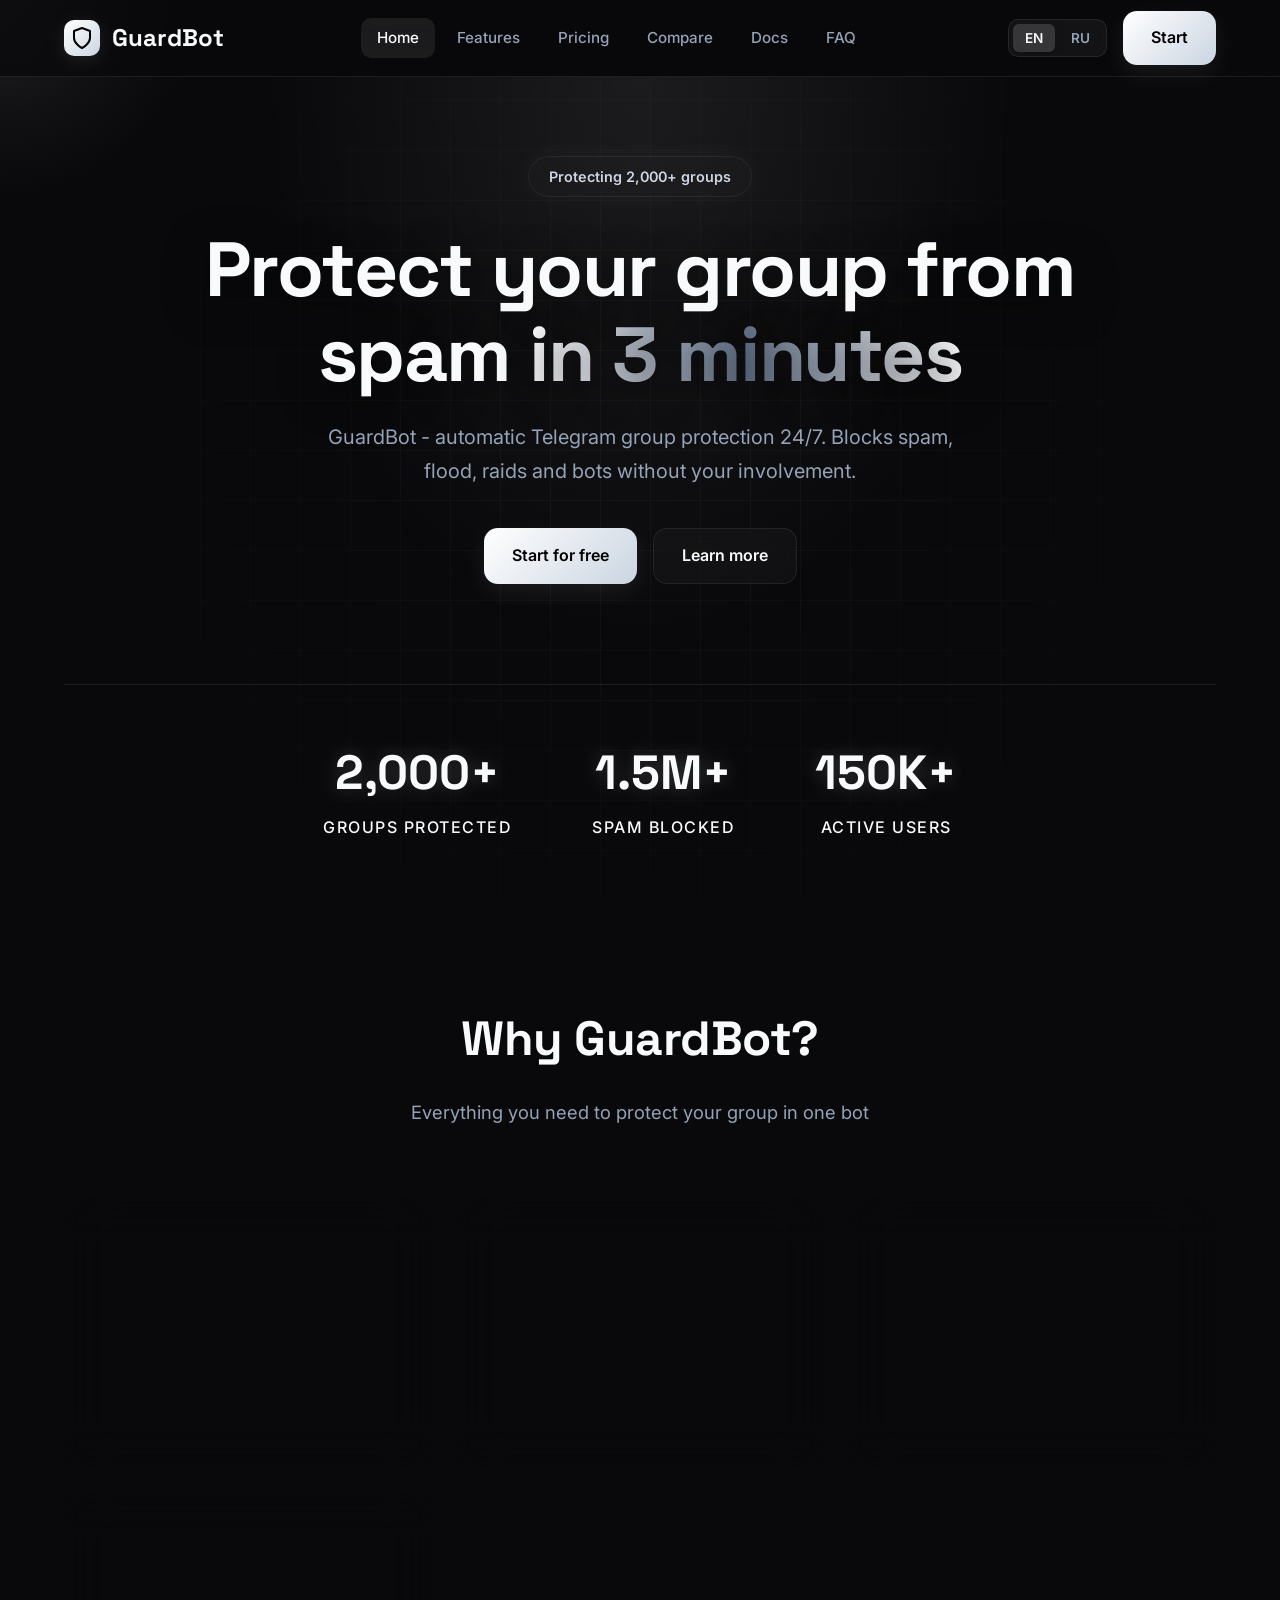
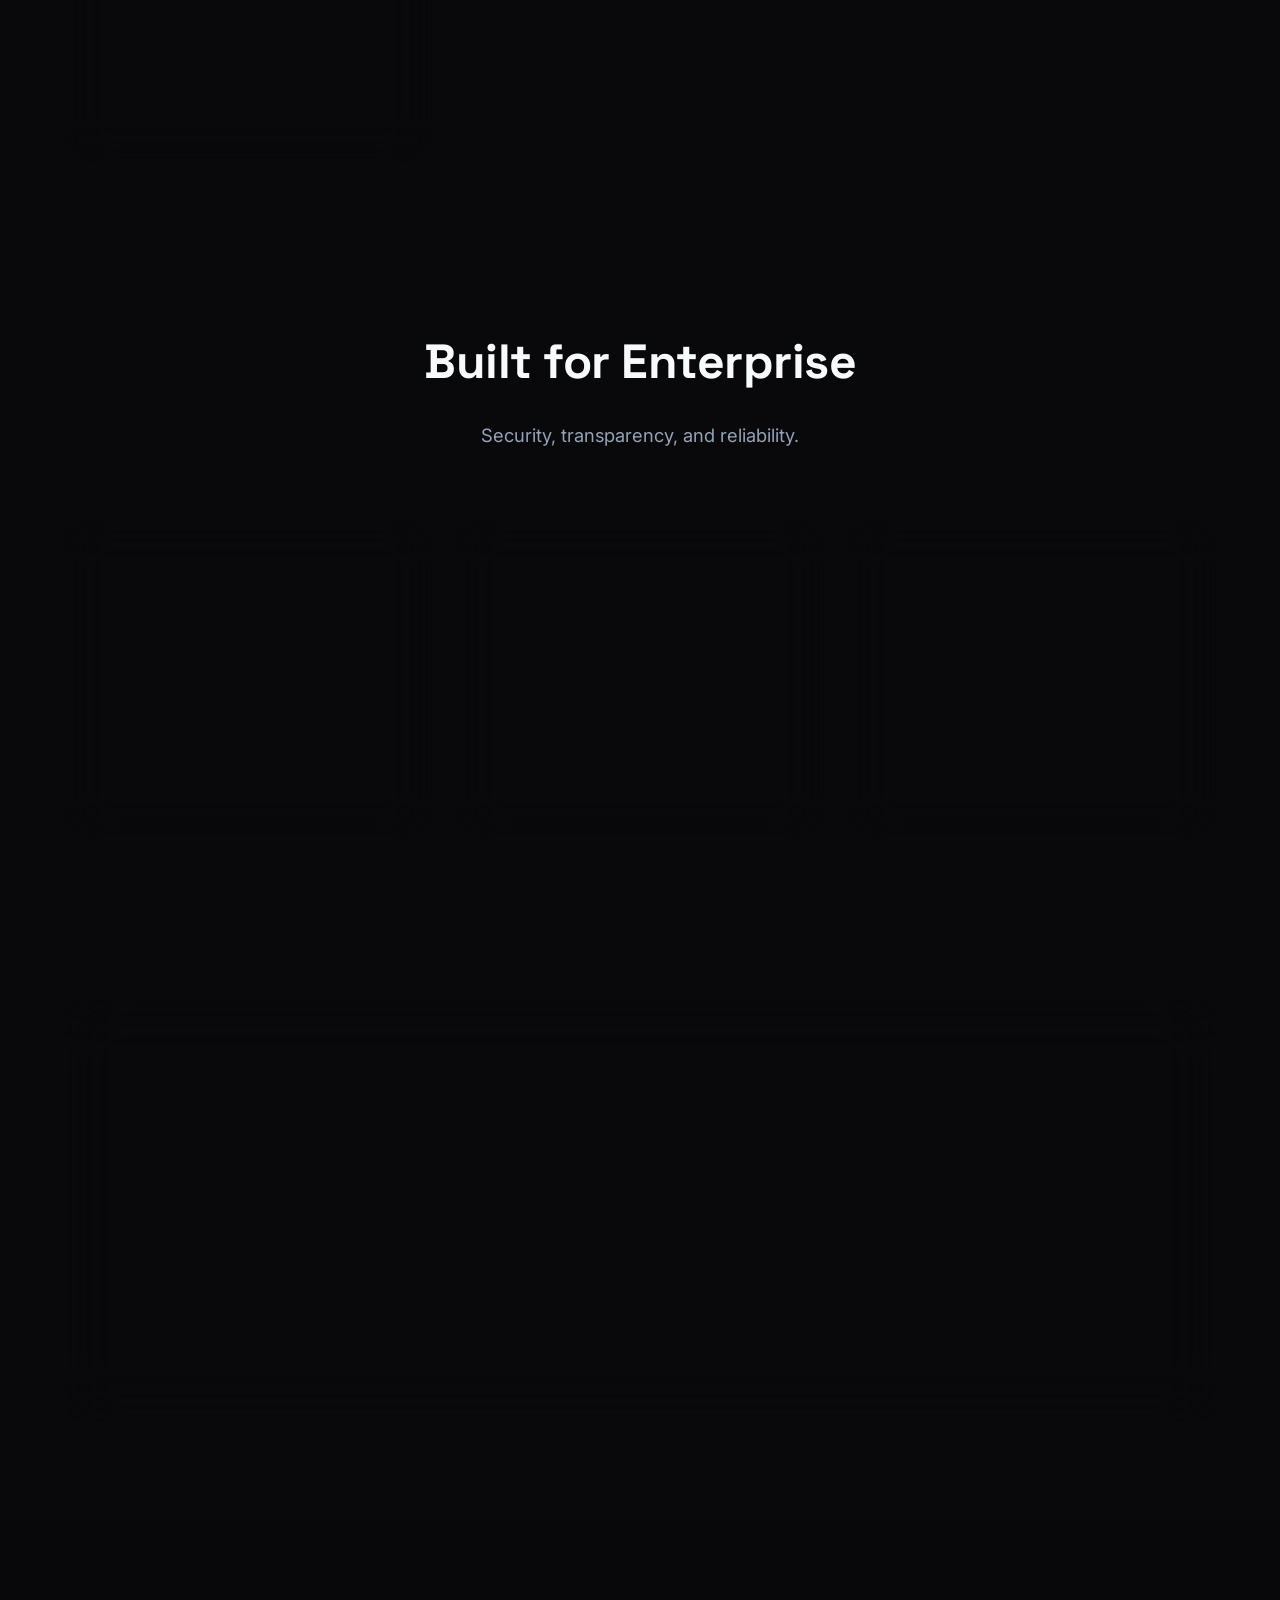
==== commit 1530380b: "Move Beta Access card left Co-authored-by: Copilot <223556219+Copilot@users.noreply.github.com>" ====
--- a/docs/index.html
+++ b/docs/index.html
@@ -267,7 +267,19 @@
                         <p style="color: var(--cyan); margin-top: 15px; font-size: 0.9rem; opacity: 0.8;"><svg xmlns="http://www.w3.org/2000/svg" width="16" height="16" viewBox="0 0 24 24" fill="none" stroke="currentColor" stroke-width="2" stroke-linecap="round" stroke-linejoin="round" style="vertical-align: middle; margin-right: 5px;"><line x1="5" y1="12" x2="19" y2="12"></line><polyline points="12 5 19 12 12 19"></polyline></svg><span data-en="Scroll to see more plans" data-ru="Листайте вправо, чтобы увидеть все тарифы">Scroll to see more plans</span></p>
                     </div>
                     <div class="pricing-grid">
-                        <div class="pricing-card interactive-card reveal" style="transition-delay: 0ms;">
+                        <div class="pricing-card interactive-card beta-card reveal" style="transition-delay: 0ms; background: linear-gradient(180deg, rgba(255, 255, 255, 0.02) 0%, var(--surface) 100%); border-color: rgba(255, 255, 255, 0.08);">
+                            <div class="pricing-badge" style="background: var(--cyan); color: #000; box-shadow: 0 4px 15px var(--cyan-glow);" data-en="Special" data-ru="Специально">Special</div>
+                            <h3 class="pricing-name" style="color: #fff;">Beta Access</h3>
+                            <div class="pricing-price">$0</div>
+                            <div class="pricing-period" data-en="100% Free" data-ru="100% Бесплатно">100% Free</div>
+                            <ul class="pricing-features">
+                                <li><svg xmlns="http://www.w3.org/2000/svg" width="20" height="20" viewBox="0 0 24 24" fill="none" stroke="currentColor" stroke-width="2" stroke-linecap="round" stroke-linejoin="round"><polyline points="20 6 9 17 4 12"></polyline></svg> <span data-en="All Premium Features" data-ru="Все Premium функции">All Premium Features</span></li>
+                                <li><svg xmlns="http://www.w3.org/2000/svg" width="20" height="20" viewBox="0 0 24 24" fill="none" stroke="currentColor" stroke-width="2" stroke-linecap="round" stroke-linejoin="round"><polyline points="20 6 9 17 4 12"></polyline></svg> <span data-en="By Application Only" data-ru="Только по заявке">By Application Only</span></li>
+                                <li><svg xmlns="http://www.w3.org/2000/svg" width="20" height="20" viewBox="0 0 24 24" fill="none" stroke="currentColor" stroke-width="2" stroke-linecap="round" stroke-linejoin="round"><polyline points="20 6 9 17 4 12"></polyline></svg> <span data-en="Zero cost forever*" data-ru="Навсегда бесплатно*">Zero cost forever*</span></li>
+                            </ul>
+                            <button class="btn btn-primary" onclick="openBetaModal()" data-en="Learn More" data-ru="Подробнее">Learn More</button>
+                        </div>
+                        <div class="pricing-card interactive-card reveal" style="transition-delay: 100ms;">
                             <h3 class="pricing-name">Basic</h3>
                             <div class="pricing-price">$3</div>
                             <div class="pricing-period" data-en="per month" data-ru="в месяц">per month</div>
@@ -278,7 +290,7 @@
                             </ul>
                             <a href="https://t.me/ForGuardPayBot" target="_blank" rel="noopener noreferrer" class="btn btn-secondary" data-en="Choose" data-ru="Выбрать">Choose</a>
                         </div>
-                        <div class="pricing-card interactive-card popular reveal" style="transition-delay: 100ms;">
+                        <div class="pricing-card interactive-card popular reveal" style="transition-delay: 200ms;">
                             <div class="pricing-badge" data-en="Most Popular" data-ru="Популярный">Most Popular</div>
                             <h3 class="pricing-name">Pro</h3>
                             <div class="pricing-price">$8</div>
@@ -314,18 +326,6 @@
                                 <li><svg xmlns="http://www.w3.org/2000/svg" width="20" height="20" viewBox="0 0 24 24" fill="none" stroke="currentColor" stroke-width="2" stroke-linecap="round" stroke-linejoin="round"><polyline points="20 6 9 17 4 12"></polyline></svg> <span data-en="First-priority support" data-ru="Первоочередная поддержка">First-priority support</span></li>
                             </ul>
                             <a href="https://t.me/ForGuardPayBot" target="_blank" rel="noopener noreferrer" class="btn btn-secondary" data-en="Choose" data-ru="Выбрать">Choose</a>
-                        </div>
-                        <div class="pricing-card interactive-card beta-card reveal" style="transition-delay: 400ms; background: linear-gradient(180deg, rgba(255, 255, 255, 0.02) 0%, var(--surface) 100%); border-color: rgba(255, 255, 255, 0.08);">
-                            <div class="pricing-badge" style="background: var(--cyan); color: #000; box-shadow: 0 4px 15px var(--cyan-glow);" data-en="Special" data-ru="Специально">Special</div>
-                            <h3 class="pricing-name" style="color: #fff;">Beta Access</h3>
-                            <div class="pricing-price">$0</div>
-                            <div class="pricing-period" data-en="100% Free" data-ru="100% Бесплатно">100% Free</div>
-                            <ul class="pricing-features">
-                                <li><svg xmlns="http://www.w3.org/2000/svg" width="20" height="20" viewBox="0 0 24 24" fill="none" stroke="currentColor" stroke-width="2" stroke-linecap="round" stroke-linejoin="round"><polyline points="20 6 9 17 4 12"></polyline></svg> <span data-en="All Premium Features" data-ru="Все Premium функции">All Premium Features</span></li>
-                                <li><svg xmlns="http://www.w3.org/2000/svg" width="20" height="20" viewBox="0 0 24 24" fill="none" stroke="currentColor" stroke-width="2" stroke-linecap="round" stroke-linejoin="round"><polyline points="20 6 9 17 4 12"></polyline></svg> <span data-en="By Application Only" data-ru="Только по заявке">By Application Only</span></li>
-                                <li><svg xmlns="http://www.w3.org/2000/svg" width="20" height="20" viewBox="0 0 24 24" fill="none" stroke="currentColor" stroke-width="2" stroke-linecap="round" stroke-linejoin="round"><polyline points="20 6 9 17 4 12"></polyline></svg> <span data-en="Zero cost forever*" data-ru="Навсегда бесплатно*">Zero cost forever*</span></li>
-                            </ul>
-                            <button class="btn btn-primary" onclick="openBetaModal()" data-en="Learn More" data-ru="Подробнее">Learn More</button>
                         </div>
                     </div>
                 </div>
@@ -735,6 +735,7 @@
             
             if (window.innerWidth <= 768 && nav.classList.contains('open')) {
                 nav.classList.remove('open');
+                mobileToggle?.classList.remove('open');
             }
         }
 
@@ -748,7 +749,10 @@
         // Mobile Nav
         const mobileToggle = document.getElementById('mobileToggle');
         const nav = document.getElementById('nav');
-        mobileToggle?.addEventListener('click', () => nav.classList.toggle('open'));
+        mobileToggle?.addEventListener('click', () => {
+            nav.classList.toggle('open');
+            mobileToggle.classList.toggle('open');
+        });
 
         // FAQ Accordion
         document.querySelectorAll('.faq-question').forEach(btn => {
--- a/docs/style.css
+++ b/docs/style.css
@@ -354,7 +354,7 @@
             .header-inner { padding: 0 16px; }
             
             .hero { padding: 100px 0 60px; }
-            .hero-title { font-size: 2.3rem; letter-spacing: -1px; margin-bottom: 16px; }
+            .hero-title { font-size: 2.2rem; letter-spacing: -1px; margin-bottom: 16px; line-height: 1.2; }
             .hero-desc { font-size: 1.05rem; margin-bottom: 30px; }
             .hero-actions { flex-direction: column; width: 100%; gap: 12px; }
             .hero-actions .btn { width: 100%; }
@@ -367,18 +367,52 @@
             .section-header { margin-bottom: 40px; }
             
             .header-inner nav { display: none; }
+            
+            @keyframes mobileMenuSlideDown {
+                from { opacity: 0; transform: translateY(-12px); }
+                to { opacity: 1; transform: translateY(0); }
+            }
+            
             .header-inner nav.open { 
                 display: flex; position: absolute; top: 76px; left: 0; right: 0; 
-                background: rgba(5, 5, 8, 0.98); flex-direction: column; padding: 24px; 
+                background: rgba(9, 9, 11, 0.98); flex-direction: column; padding: 24px; 
                 border-bottom: 1px solid var(--border); backdrop-filter: blur(30px);
-                gap: 16px; z-index: 99;
+                gap: 12px; z-index: 99;
+                animation: mobileMenuSlideDown 0.35s cubic-bezier(0.16, 1, 0.3, 1) forwards;
+            }
+            .header-inner nav.open .nav-link {
+                width: 100%; padding: 12px 20px; text-align: center; border-radius: 12px;
+                background: rgba(255, 255, 255, 0.02); border: 1px solid rgba(255, 255, 255, 0.04);
+                font-size: 1.05rem; transition: var(--transition);
+            }
+            .header-inner nav.open .nav-link.active {
+                background: var(--gradient); color: #000; font-weight: 600;
             }
             
             /* Hide the start button inside the header on small devices to avoid crowding */
             .header-actions > .btn-primary { display: none; }
             
-            .mobile-toggle { display: flex; flex-direction: column; gap: 6px; background: none; border: none; cursor: pointer; padding: 4px; margin-left: 8px; }
-            .mobile-toggle span { width: 28px; height: 2px; background: var(--text); transition: 0.3s; border-radius: 2px; }
+            /* Burger menu and transitions */
+            .mobile-toggle {
+                display: flex; flex-direction: column; justify-content: center; gap: 6px; 
+                background: none; border: none; cursor: pointer; padding: 4px; margin-left: 8px;
+                width: 36px; height: 36px; position: relative; z-index: 101;
+            }
+            .mobile-toggle span {
+                width: 26px; height: 2px; background: var(--text); 
+                transition: transform 0.3s cubic-bezier(0.16, 1, 0.3, 1), opacity 0.3s ease; 
+                border-radius: 2px; display: block; margin: 0 auto;
+            }
+            /* Morph to X */
+            .mobile-toggle.open span:nth-child(1) {
+                transform: translateY(8px) rotate(45deg);
+            }
+            .mobile-toggle.open span:nth-child(2) {
+                opacity: 0;
+            }
+            .mobile-toggle.open span:nth-child(3) {
+                transform: translateY(-8px) rotate(-45deg);
+            }
             
             .features-grid, .pricing-grid, .commands-grid { grid-template-columns: 1fr; gap: 16px; }
             
@@ -390,7 +424,36 @@
             .cta-title { font-size: 1.8rem; }
             .cta-desc { font-size: 1rem; margin-bottom: 24px; }
             
+            /* Swipeable comparison table wrapper */
+            .comparison-wrapper {
+                overflow-x: auto;
+                -webkit-overflow-scrolling: touch;
+                margin: 0 -8px;
+                border-radius: 16px;
+                box-shadow: 0 10px 30px rgba(0, 0, 0, 0.4);
+            }
+            .comparison-wrapper::-webkit-scrollbar {
+                height: 4px;
+            }
+            .comparison-wrapper::-webkit-scrollbar-thumb {
+                background: rgba(255, 255, 255, 0.12);
+                border-radius: 2px;
+            }
             .comparison-table th, .comparison-table td { padding: 16px; font-size: 0.95rem; }
+            
+            /* Responsive modal optimizations */
+            .modal-content {
+                padding: 24px 18px !important;
+                border-radius: 20px !important;
+            }
+            .modal-close {
+                top: 16px !important;
+                right: 16px !important;
+            }
+            .modal-title {
+                font-size: 1.4rem !important;
+                margin-bottom: 16px !important;
+            }
             
             .faq-question { padding: 20px 16px; font-size: 1rem; }
             .faq-answer-content { padding: 0 16px 20px; font-size: 0.95rem; }
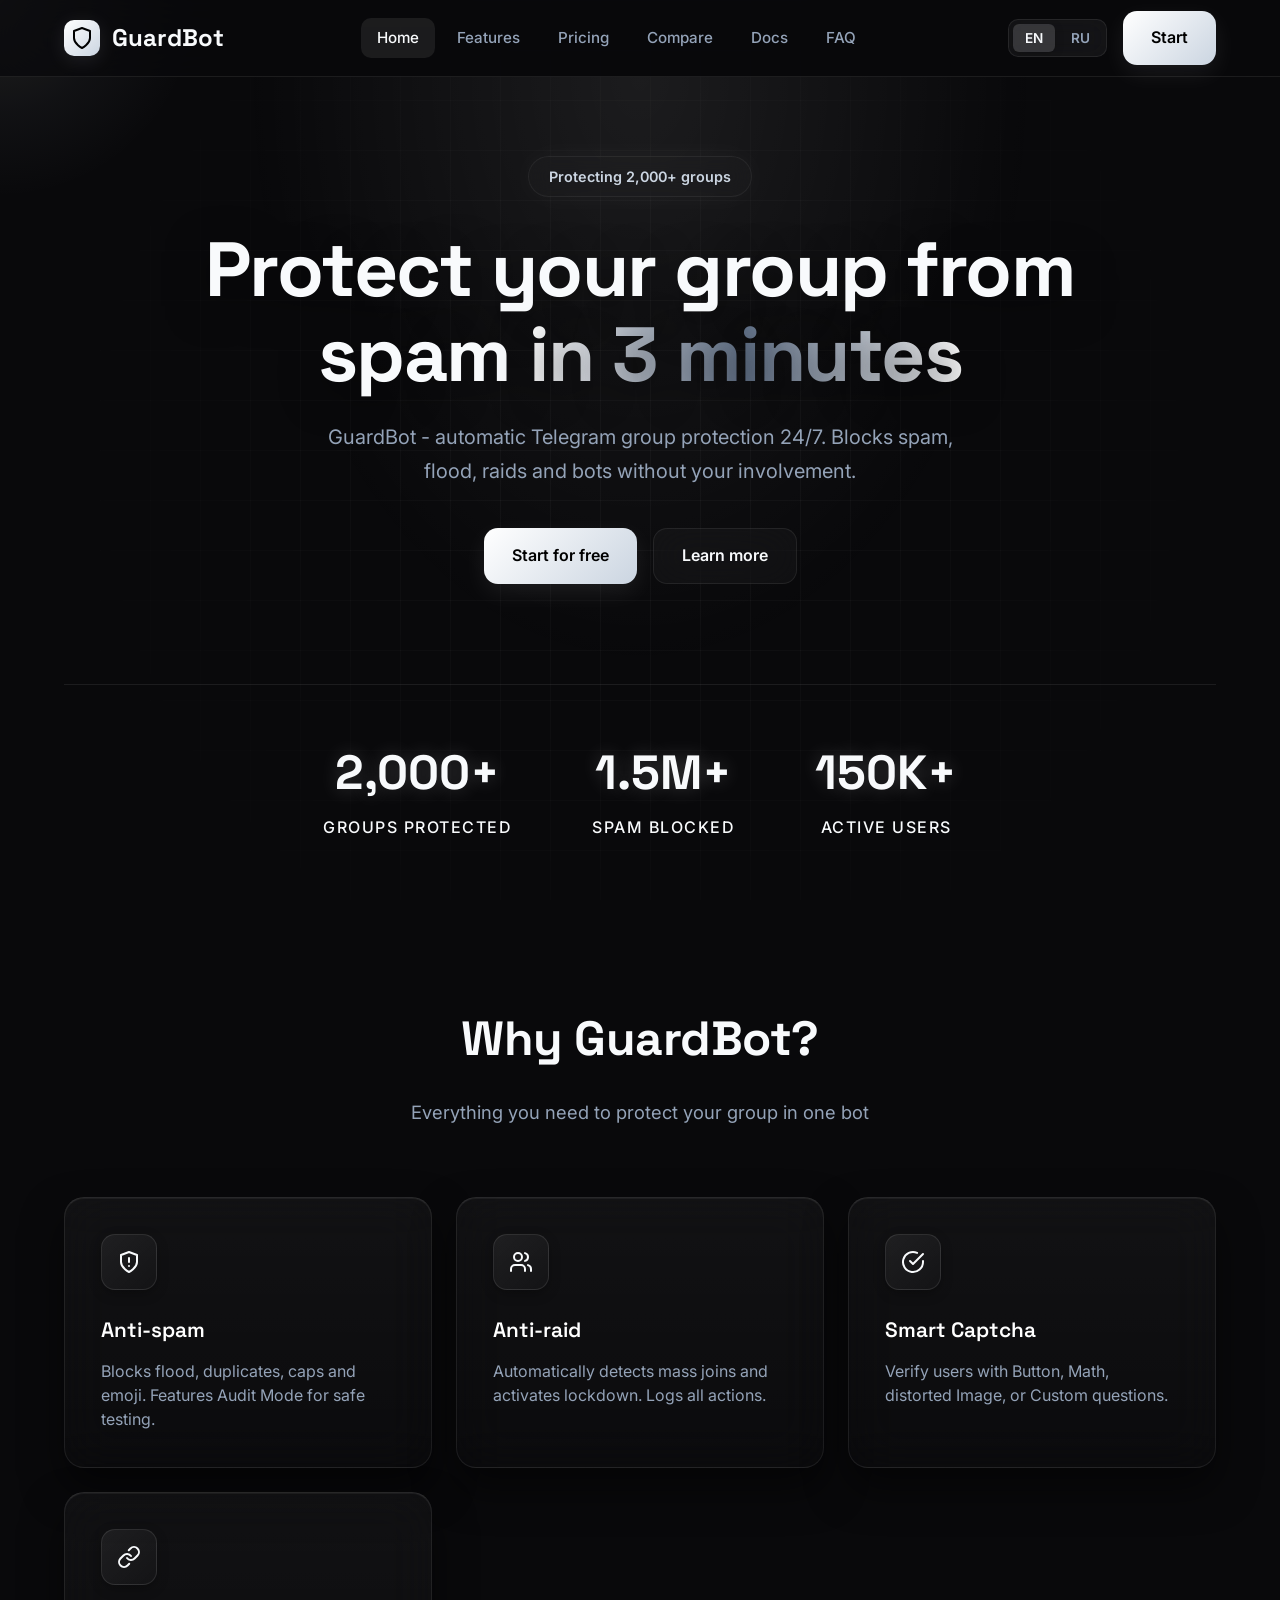
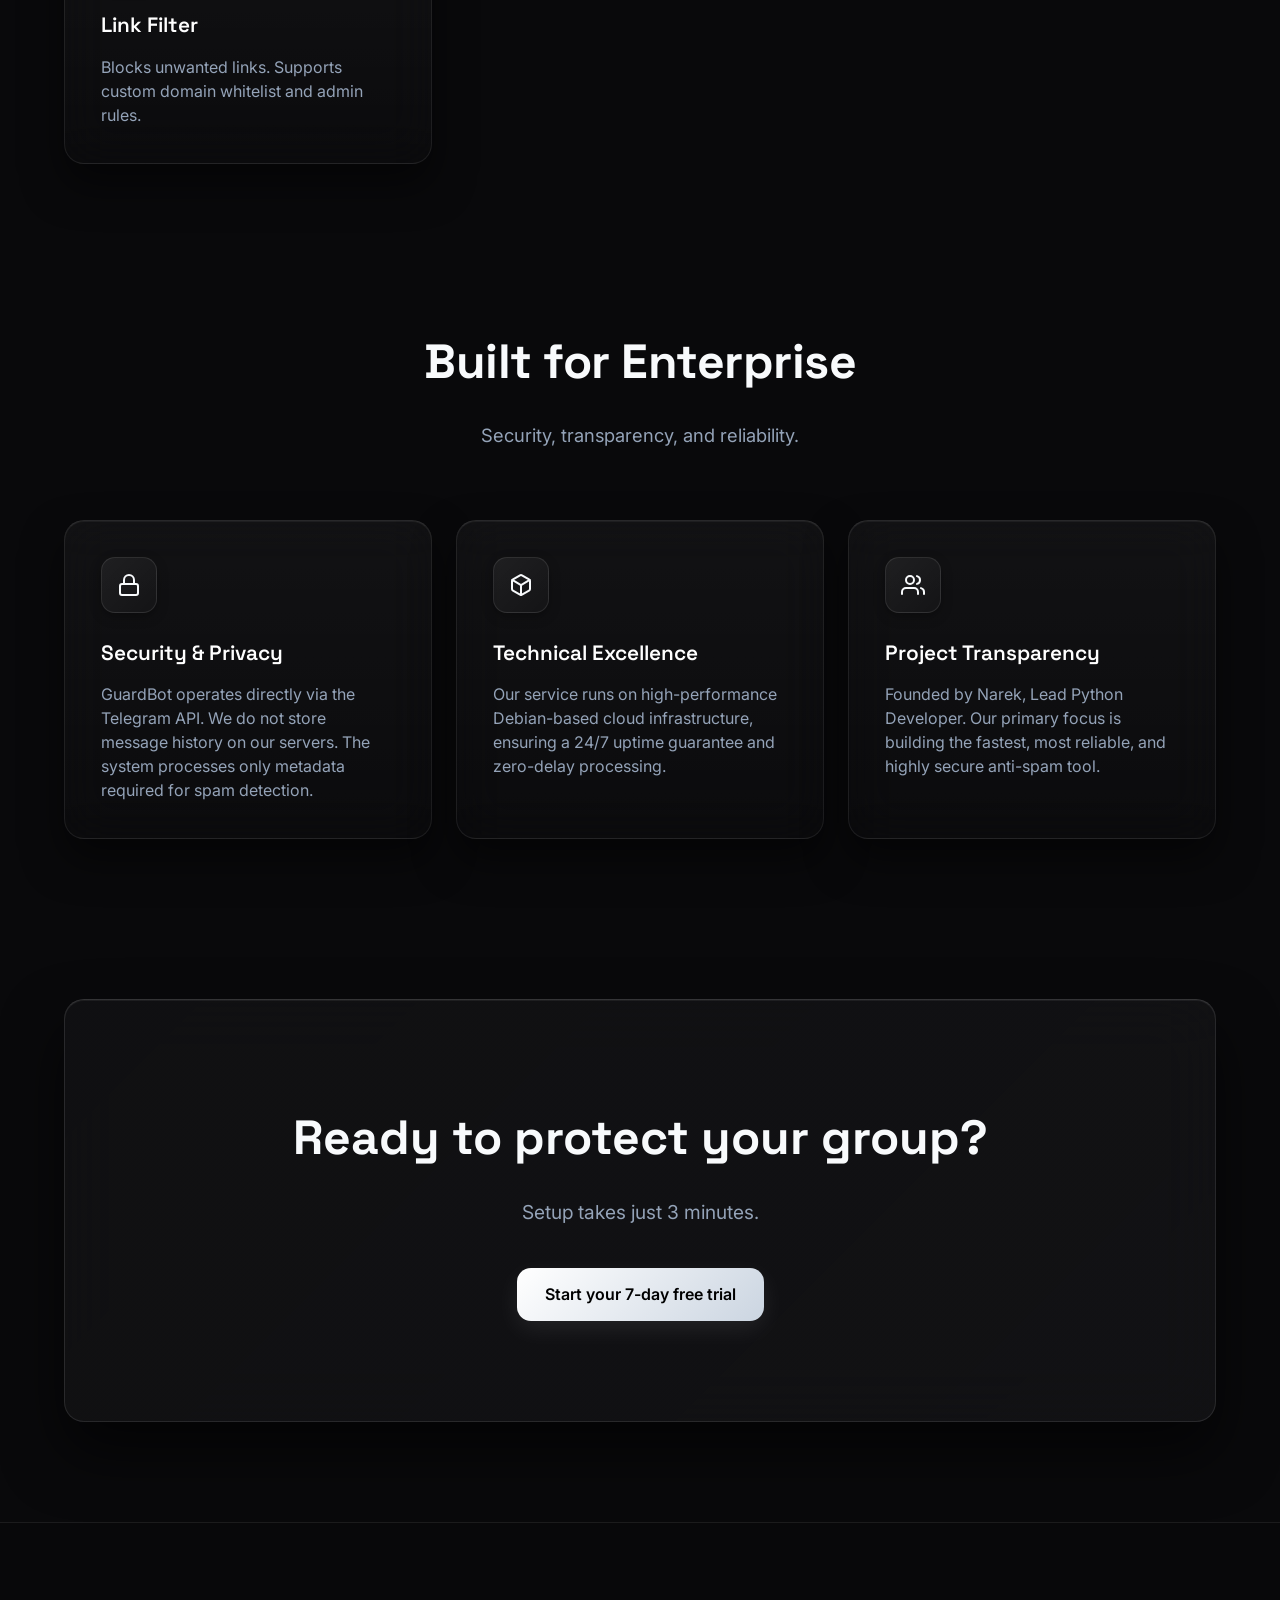
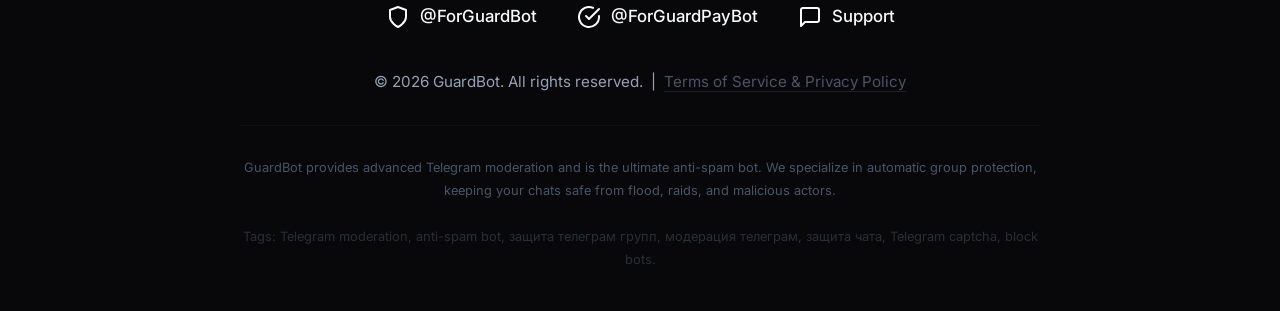
==== commit 71c7f0e0: "Changed $0 to Free" ====
--- a/docs/index.html
+++ b/docs/index.html
@@ -270,7 +270,7 @@
                         <div class="pricing-card interactive-card beta-card reveal" style="transition-delay: 0ms; background: linear-gradient(180deg, rgba(255, 255, 255, 0.02) 0%, var(--surface) 100%); border-color: rgba(255, 255, 255, 0.08);">
                             <div class="pricing-badge" style="background: var(--cyan); color: #000; box-shadow: 0 4px 15px var(--cyan-glow);" data-en="Special" data-ru="Специально">Special</div>
                             <h3 class="pricing-name" style="color: #fff;">Beta Access</h3>
-                            <div class="pricing-price">$0</div>
+                            <div class="pricing-price">Free</div>
                             <div class="pricing-period" data-en="100% Free" data-ru="100% Бесплатно">100% Free</div>
                             <ul class="pricing-features">
                                 <li><svg xmlns="http://www.w3.org/2000/svg" width="20" height="20" viewBox="0 0 24 24" fill="none" stroke="currentColor" stroke-width="2" stroke-linecap="round" stroke-linejoin="round"><polyline points="20 6 9 17 4 12"></polyline></svg> <span data-en="All Premium Features" data-ru="Все Premium функции">All Premium Features</span></li>
@@ -835,4 +835,4 @@
         }
     </script>
 </body>
-</html>+</html>
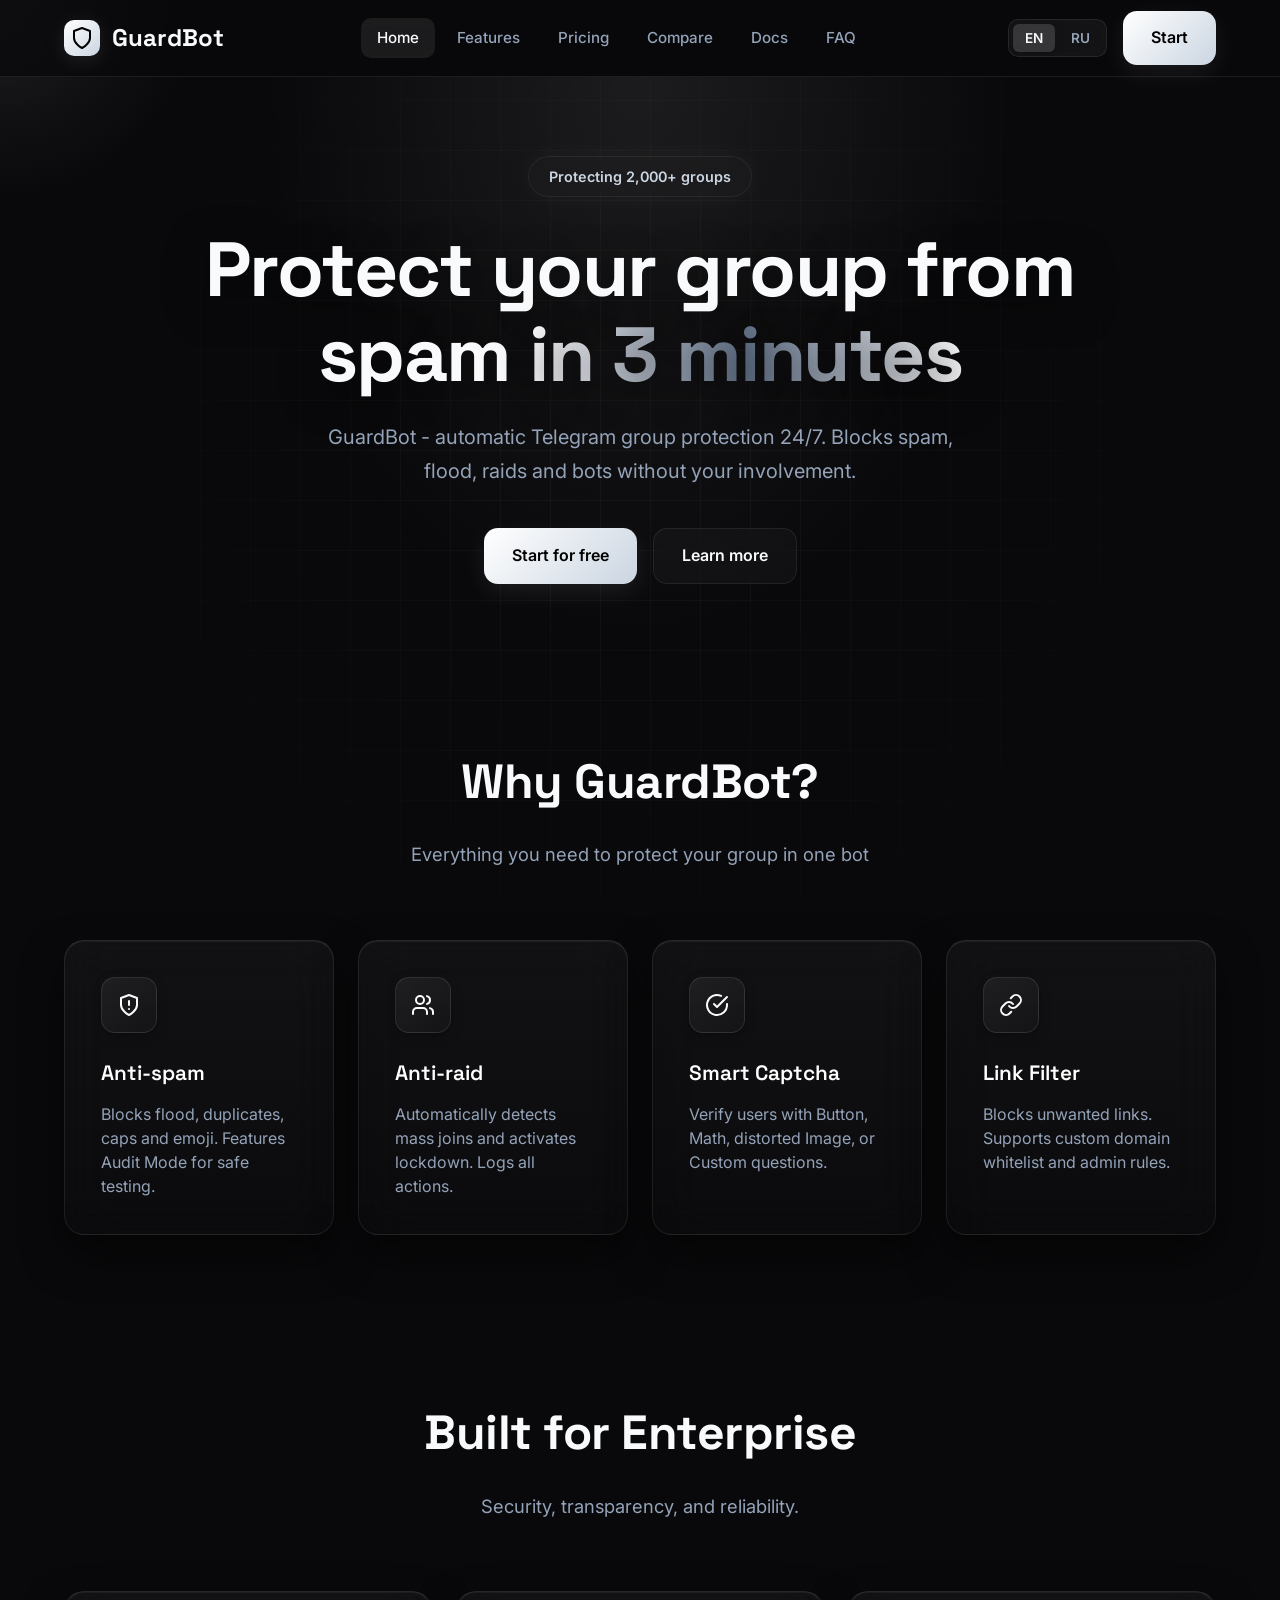
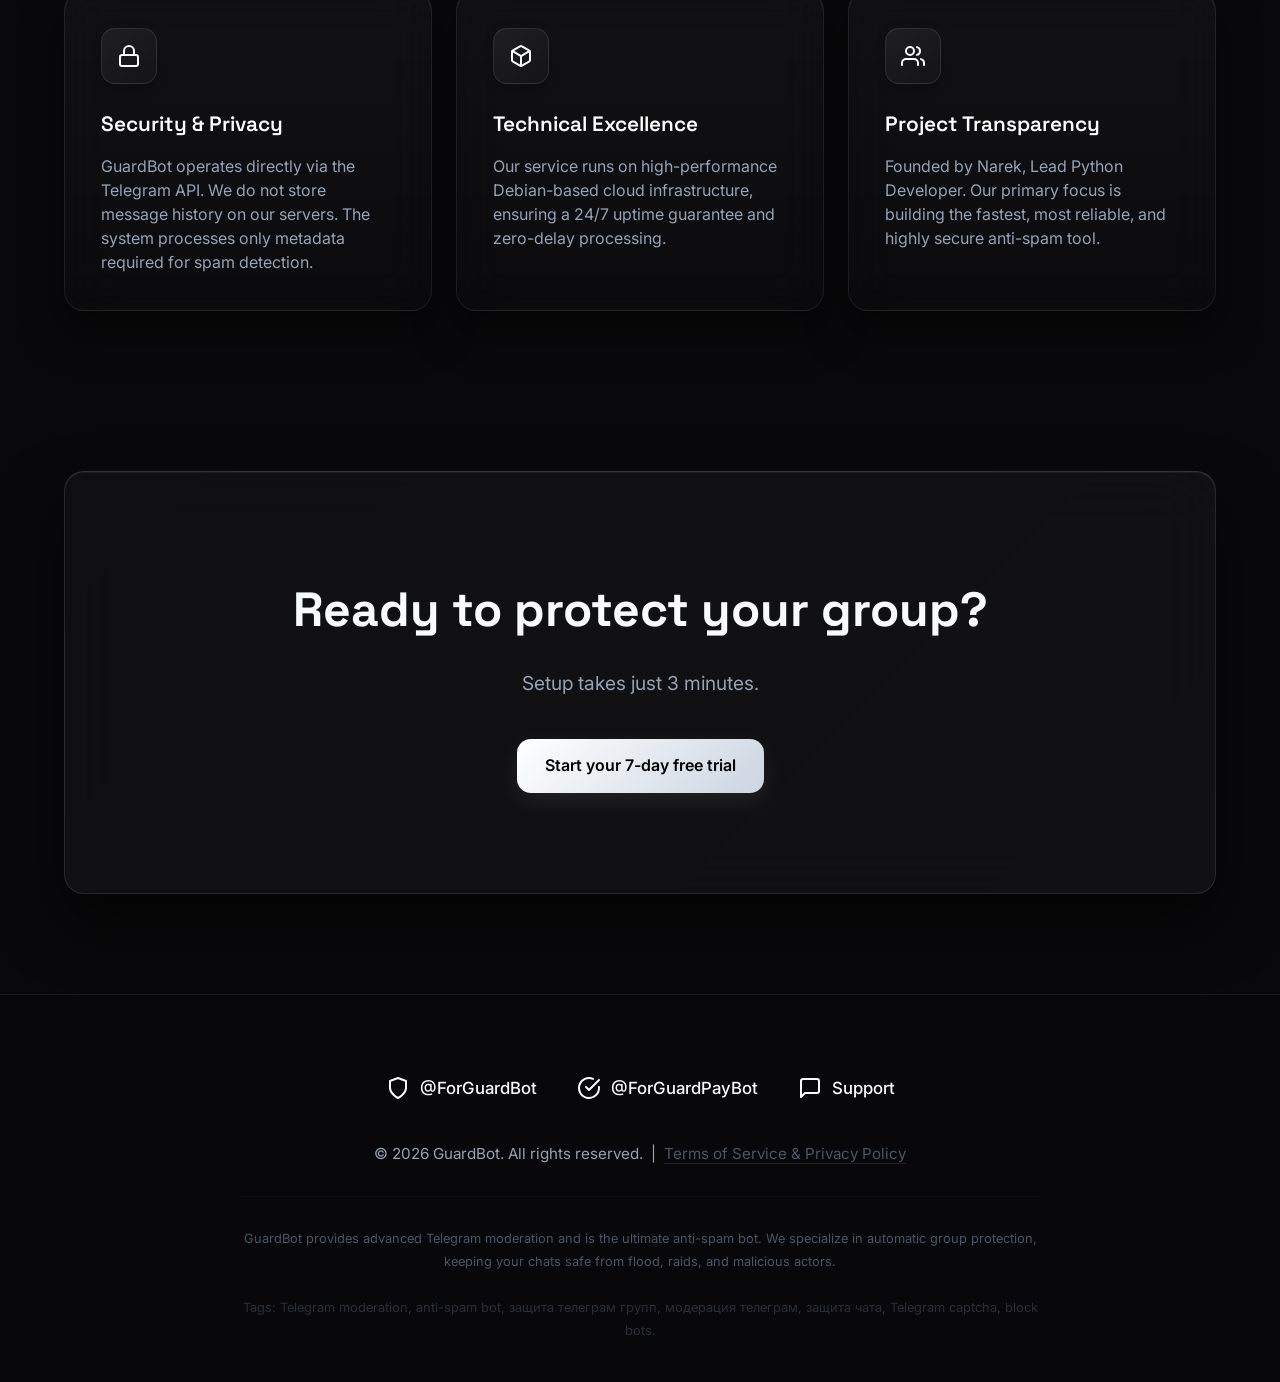
==== commit 342a8a32: "Fixed bugs" ====
--- a/docs/index.html
+++ b/docs/index.html
@@ -146,20 +146,6 @@
                         <a href="https://t.me/ForGuardPayBot" target="_blank" rel="noopener noreferrer" class="btn btn-primary" aria-label="Start GuardPayBot" data-en="Start for free" data-ru="Начать бесплатно">Start for free</a>
                         <a href="#features" class="btn btn-secondary" data-page="features" data-en="Learn more" data-ru="Узнать больше">Learn more</a>
                     </div>
-                    <div class="hero-stats">
-                        <div class="hero-stat">
-                            <div class="hero-stat-value" data-en="2,000+" data-ru="2,000+">2,000+</div>
-                            <div class="hero-stat-label" data-en="Groups protected" data-ru="Групп защищено">Groups protected</div>
-                        </div>
-                        <div class="hero-stat">
-                            <div class="hero-stat-value" data-en="1.5M+" data-ru="1.5M+">1.5M+</div>
-                            <div class="hero-stat-label" data-en="Spam blocked" data-ru="Спама блокировано">Spam blocked</div>
-                        </div>
-                        <div class="hero-stat">
-                            <div class="hero-stat-value" data-en="150K+" data-ru="150K+">150K+</div>
-                            <div class="hero-stat-label" data-en="Active users" data-ru="Активных юзеров">Active users</div>
-                        </div>
-                    </div>
                 </div>
             </section>
 
@@ -169,7 +155,7 @@
                         <h2 class="section-title" data-en="Why GuardBot?" data-ru="Почему GuardBot?">Why GuardBot?</h2>
                         <p class="section-subtitle" data-en="Everything you need to protect your group in one bot" data-ru="Всё что нужно для защиты вашей группы в одном боте">Everything you need to protect your group in one bot</p>
                     </div>
-                    <div class="features-grid">
+                    <div class="features-grid why-grid">
                         <div class="feature-card interactive-card reveal" style="transition-delay: 0ms;">
                             <div class="feature-icon"><svg xmlns="http://www.w3.org/2000/svg" width="24" height="24" viewBox="0 0 24 24" fill="none" stroke="currentColor" stroke-width="2" stroke-linecap="round" stroke-linejoin="round"><path d="M12 22s8-4 8-10V5l-8-3-8 3v7c0 6 8 10 8 10z"></path><path d="M12 8v4"></path><path d="M12 16h.01"></path></svg></div>
                             <h3 class="feature-title" data-en="Anti-spam" data-ru="Антиспам">Anti-spam</h3>
@@ -267,19 +253,7 @@
                         <p style="color: var(--cyan); margin-top: 15px; font-size: 0.9rem; opacity: 0.8;"><svg xmlns="http://www.w3.org/2000/svg" width="16" height="16" viewBox="0 0 24 24" fill="none" stroke="currentColor" stroke-width="2" stroke-linecap="round" stroke-linejoin="round" style="vertical-align: middle; margin-right: 5px;"><line x1="5" y1="12" x2="19" y2="12"></line><polyline points="12 5 19 12 12 19"></polyline></svg><span data-en="Scroll to see more plans" data-ru="Листайте вправо, чтобы увидеть все тарифы">Scroll to see more plans</span></p>
                     </div>
                     <div class="pricing-grid">
-                        <div class="pricing-card interactive-card beta-card reveal" style="transition-delay: 0ms; background: linear-gradient(180deg, rgba(255, 255, 255, 0.02) 0%, var(--surface) 100%); border-color: rgba(255, 255, 255, 0.08);">
-                            <div class="pricing-badge" style="background: var(--cyan); color: #000; box-shadow: 0 4px 15px var(--cyan-glow);" data-en="Special" data-ru="Специально">Special</div>
-                            <h3 class="pricing-name" style="color: #fff;">Beta Access</h3>
-                            <div class="pricing-price">Free</div>
-                            <div class="pricing-period" data-en="100% Free" data-ru="100% Бесплатно">100% Free</div>
-                            <ul class="pricing-features">
-                                <li><svg xmlns="http://www.w3.org/2000/svg" width="20" height="20" viewBox="0 0 24 24" fill="none" stroke="currentColor" stroke-width="2" stroke-linecap="round" stroke-linejoin="round"><polyline points="20 6 9 17 4 12"></polyline></svg> <span data-en="All Premium Features" data-ru="Все Premium функции">All Premium Features</span></li>
-                                <li><svg xmlns="http://www.w3.org/2000/svg" width="20" height="20" viewBox="0 0 24 24" fill="none" stroke="currentColor" stroke-width="2" stroke-linecap="round" stroke-linejoin="round"><polyline points="20 6 9 17 4 12"></polyline></svg> <span data-en="By Application Only" data-ru="Только по заявке">By Application Only</span></li>
-                                <li><svg xmlns="http://www.w3.org/2000/svg" width="20" height="20" viewBox="0 0 24 24" fill="none" stroke="currentColor" stroke-width="2" stroke-linecap="round" stroke-linejoin="round"><polyline points="20 6 9 17 4 12"></polyline></svg> <span data-en="Zero cost forever*" data-ru="Навсегда бесплатно*">Zero cost forever*</span></li>
-                            </ul>
-                            <button class="btn btn-primary" onclick="openBetaModal()" data-en="Learn More" data-ru="Подробнее">Learn More</button>
-                        </div>
-                        <div class="pricing-card interactive-card reveal" style="transition-delay: 100ms;">
+                        <div class="pricing-card interactive-card reveal" style="transition-delay: 0ms;">
                             <h3 class="pricing-name">Basic</h3>
                             <div class="pricing-price">$3</div>
                             <div class="pricing-period" data-en="per month" data-ru="в месяц">per month</div>
@@ -290,7 +264,7 @@
                             </ul>
                             <a href="https://t.me/ForGuardPayBot" target="_blank" rel="noopener noreferrer" class="btn btn-secondary" data-en="Choose" data-ru="Выбрать">Choose</a>
                         </div>
-                        <div class="pricing-card interactive-card popular reveal" style="transition-delay: 200ms;">
+                        <div class="pricing-card interactive-card popular reveal" style="transition-delay: 100ms;">
                             <div class="pricing-badge" data-en="Most Popular" data-ru="Популярный">Most Popular</div>
                             <h3 class="pricing-name">Pro</h3>
                             <div class="pricing-price">$8</div>
@@ -326,6 +300,18 @@
                                 <li><svg xmlns="http://www.w3.org/2000/svg" width="20" height="20" viewBox="0 0 24 24" fill="none" stroke="currentColor" stroke-width="2" stroke-linecap="round" stroke-linejoin="round"><polyline points="20 6 9 17 4 12"></polyline></svg> <span data-en="First-priority support" data-ru="Первоочередная поддержка">First-priority support</span></li>
                             </ul>
                             <a href="https://t.me/ForGuardPayBot" target="_blank" rel="noopener noreferrer" class="btn btn-secondary" data-en="Choose" data-ru="Выбрать">Choose</a>
+                        </div>
+                        <div class="pricing-card interactive-card beta-card reveal" style="transition-delay: 400ms; background: linear-gradient(180deg, rgba(255, 255, 255, 0.02) 0%, var(--surface) 100%); border-color: rgba(255, 255, 255, 0.08);">
+                            <div class="pricing-badge" style="background: var(--cyan); color: #000; box-shadow: 0 4px 15px var(--cyan-glow);" data-en="Special" data-ru="Специально">Special</div>
+                            <h3 class="pricing-name" style="color: #fff;">Beta Access</h3>
+                            <div class="pricing-price">$0</div>
+                            <div class="pricing-period" data-en="100% Free" data-ru="100% Бесплатно">100% Free</div>
+                            <ul class="pricing-features">
+                                <li><svg xmlns="http://www.w3.org/2000/svg" width="20" height="20" viewBox="0 0 24 24" fill="none" stroke="currentColor" stroke-width="2" stroke-linecap="round" stroke-linejoin="round"><polyline points="20 6 9 17 4 12"></polyline></svg> <span data-en="All Premium Features" data-ru="Все Premium функции">All Premium Features</span></li>
+                                <li><svg xmlns="http://www.w3.org/2000/svg" width="20" height="20" viewBox="0 0 24 24" fill="none" stroke="currentColor" stroke-width="2" stroke-linecap="round" stroke-linejoin="round"><polyline points="20 6 9 17 4 12"></polyline></svg> <span data-en="By Application Only" data-ru="Только по заявке">By Application Only</span></li>
+                                <li><svg xmlns="http://www.w3.org/2000/svg" width="20" height="20" viewBox="0 0 24 24" fill="none" stroke="currentColor" stroke-width="2" stroke-linecap="round" stroke-linejoin="round"><polyline points="20 6 9 17 4 12"></polyline></svg> <span data-en="Zero cost forever*" data-ru="Навсегда бесплатно*">Zero cost forever*</span></li>
+                            </ul>
+                            <button class="btn btn-primary" onclick="openBetaModal()" data-en="Learn More" data-ru="Подробнее">Learn More</button>
                         </div>
                     </div>
                 </div>
@@ -835,4 +821,4 @@
         }
     </script>
 </body>
-</html>
+</html>
--- a/docs/style.css
+++ b/docs/style.css
@@ -25,7 +25,12 @@
         }
 
         * { margin: 0; padding: 0; box-sizing: border-box; }
-        html { scroll-behavior: smooth; }
+        html {
+            scroll-behavior: smooth;
+            overflow-x: hidden;
+            width: 100%;
+            max-width: 100%;
+        }
         
         body {
             font-family: var(--font-body);
@@ -35,6 +40,8 @@
             min-height: 100vh;
             overflow-x: hidden;
             position: relative;
+            width: 100%;
+            max-width: 100%;
         }
 
         /* Dynamic Grid Background */
@@ -191,7 +198,7 @@
             width: 800px; height: 600px; background: radial-gradient(ellipse at top, rgba(255,255,255,0.08), transparent 70%);
             pointer-events: none; z-index: -1;
         }
-        .hero { padding: 80px 0 100px; text-align: center; position: relative; perspective: 1000px; }
+        .hero { padding: 80px 0 100px; text-align: center; position: relative; perspective: 1000px; overflow: hidden; }
     
         .hero-badge {
             display: inline-flex; align-items: center; gap: 8px; padding: 8px 20px;
@@ -218,6 +225,16 @@
 
         /* Cards with Dynamic Borders */
         .features-grid { display: grid; grid-template-columns: repeat(auto-fit, minmax(280px, 1fr)); gap: 24px; }
+        .why-grid {
+            display: grid;
+            grid-template-columns: repeat(4, 1fr);
+            gap: 24px;
+        }
+        @media (max-width: 1024px) {
+            .why-grid {
+                grid-template-columns: repeat(2, 1fr);
+            }
+        }
         
         .feature-card, .pricing-card, .command-group {
             background: linear-gradient(180deg, rgba(255,255,255,0.04) 0%, rgba(255,255,255,0.01) 100%);
@@ -414,7 +431,7 @@
                 transform: translateY(-8px) rotate(-45deg);
             }
             
-            .features-grid, .pricing-grid, .commands-grid { grid-template-columns: 1fr; gap: 16px; }
+            .features-grid, .why-grid, .pricing-grid, .commands-grid { grid-template-columns: 1fr; gap: 16px; }
             
             .feature-card, .pricing-card, .command-group { padding: 24px; transform: none !important; }
             .pricing-card.popular { padding: 32px 24px; }
